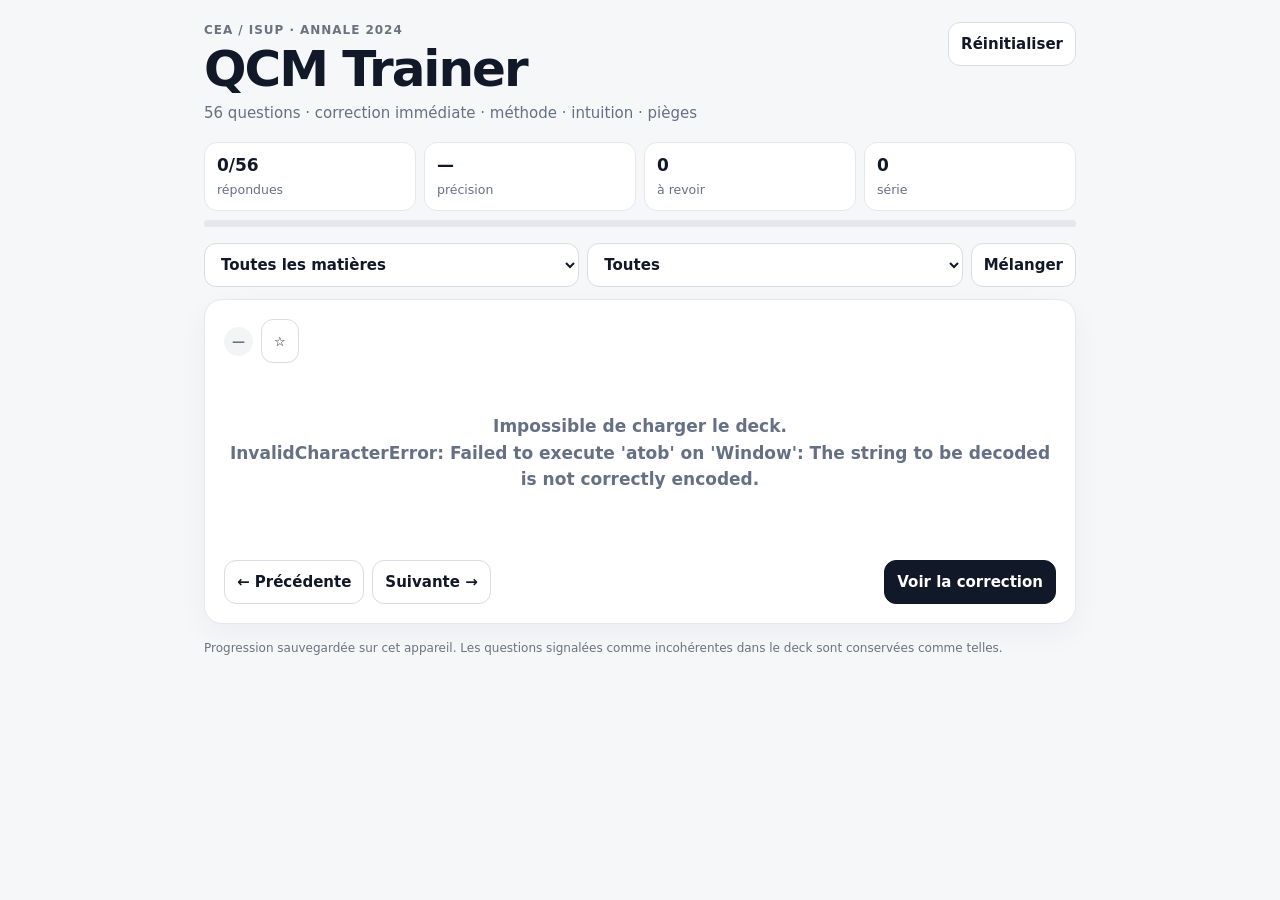
==== qcm-2024/index.html @ 53267588 "Add interactive CEA 2024 QCM trainer" ====
<!doctype html><html lang="fr"><meta charset="utf-8"><meta name="viewport" content="width=device-width,initial-scale=1,viewport-fit=cover"><meta name="theme-color" content="#111827"><title>CEA 2024 · QCM Trainer</title><style>
*{box-sizing:border-box}body{margin:0;background:#f6f7f9;color:#111827;font:15px/1.48 system-ui,-apple-system,Segoe UI,sans-serif}main{max-width:900px;margin:auto;padding:22px 14px 50px}header{display:flex;justify-content:space-between;gap:16px;align-items:flex-start}.ey{font-size:12px;font-weight:800;letter-spacing:.08em;text-transform:uppercase;color:#6b7280}h1{font-size:clamp(30px,7vw,50px);line-height:1;margin:4px 0 8px;letter-spacing:-.04em}p{margin:0;color:#667085}.btn,select{min-height:44px;border:1px solid #d8dce3;border-radius:12px;background:white;color:#111827;padding:0 12px;font:inherit;font-weight:700}.btn{cursor:pointer}.dark{background:#111827;color:white;border-color:#111827}.stats{display:grid;grid-template-columns:repeat(4,1fr);gap:8px;margin:18px 0 9px}.st{background:white;border:1px solid #e5e7eb;border-radius:13px;padding:10px 12px}.st b{display:block;font-size:17px}.st small{color:#667085}.track{height:7px;background:#e5e7eb;border-radius:99px;overflow:hidden;margin:0 0 16px}.bar{height:100%;width:0;background:#111827}.controls{display:grid;grid-template-columns:1fr 1fr auto;gap:8px;margin-bottom:12px}.card{background:white;border:1px solid #e5e7eb;border-radius:18px;padding:19px;box-shadow:0 10px 30px #1118270b}.meta{display:flex;align-items:center;gap:8px;color:#667085;font-size:13px;margin-bottom:15px}.pill{background:#f3f4f6;border-radius:99px;padding:5px 8px;font-weight:750}.count{margin-left:auto}.q{font-size:17px;font-weight:650;line-height:1.55;margin-bottom:16px}.q b{font-weight:800}.opts{display:grid;gap:9px}.opt{display:grid;grid-template-columns:36px 1fr;gap:10px;align-items:center;width:100%;text-align:left;border:1px solid #e5e7eb;background:white;border-radius:13px;padding:10px 12px;min-height:54px;font:inherit;color:#111827;cursor:pointer}.letter{height:32px;width:32px;border-radius:9px;background:#f3f4f6;display:grid;place-items:center;font-weight:850}.opt.ok{border-color:#84d7a2;background:#f0fdf4}.opt.ok .letter{background:#dcfce7;color:#166534}.opt.no{border-color:#f6a9a9;background:#fef2f2}.opt.no .letter{background:#fee2e2;color:#991b1b}.opt.dim{opacity:.55}.feedback{margin-top:14px;padding:11px 13px;border-radius:11px;font-weight:780}.good{background:#f0fdf4;color:#166534;border:1px solid #bbf7d0}.bad{background:#fef2f2;color:#991b1b;border:1px solid #fecaca}.warn{background:#fffbeb;color:#92400e;border:1px solid #fde68a}.sketch{margin-top:12px;padding:13px;border:1px dashed #f59e0b;background:#fffbeb;border-radius:13px;display:flex;justify-content:space-between;gap:12px;align-items:center}.sketch b{color:#92400e}.timer{font-weight:900;font-variant-numeric:tabular-nums;font-size:19px;color:#92400e}.explain{margin-top:14px;border-top:1px solid #e5e7eb;padding-top:14px;line-height:1.55;color:#374151}.explain b{color:#111827}.nav{display:flex;gap:8px;flex-wrap:wrap;margin-top:17px}.nav .reveal{margin-left:auto}.review{margin-top:13px;background:#eef2f6;border-radius:13px;padding:13px;display:flex;justify-content:space-between;gap:12px;align-items:center}.hide{display:none!important}footer{font-size:12px;color:#6b7280;margin-top:16px}.empty{text-align:center;padding:35px 5px;color:#667085}@media(max-width:650px){main{padding-top:16px}.stats{grid-template-columns:1fr 1fr}.controls{grid-template-columns:1fr 1fr}.controls .shuffle{grid-column:1/-1}.card{padding:15px}.nav{display:grid;grid-template-columns:1fr 1fr}.nav .reveal{grid-column:1/-1;margin:0}.sketch,.review{align-items:flex-start;flex-direction:column}}@media(max-width:390px){.controls{grid-template-columns:1fr}.controls .shuffle{grid-column:auto}}
</style><main><header><div><div class="ey">CEA / ISUP · Annale 2024</div><h1>QCM Trainer</h1><p>56 questions · correction immédiate · méthode · intuition · pièges</p></div><button class="btn" id="reset">Réinitialiser</button></header><section class="stats"><div class="st"><b id="prog">0/56</b><small>répondues</small></div><div class="st"><b id="score">—</b><small>précision</small></div><div class="st"><b id="mist">0</b><small>à revoir</small></div><div class="st"><b id="streak">0</b><small>série</small></div></section><div class="track"><div class="bar" id="bar"></div></div><section class="controls"><select id="section" aria-label="Matière"><option value="all">Toutes les matières</option></select><select id="mode" aria-label="Mode"><option value="all">Toutes</option><option value="unanswered">Non répondues</option><option value="mistakes">Mes erreurs</option><option value="flagged">Marquées</option></select><button class="btn shuffle" id="shuffle">Mélanger</button></section><article class="card"><div class="meta"><span class="pill" id="badge">—</span><button class="btn" id="flag" aria-label="Marquer la question">☆</button><span class="count" id="count"></span></div><div class="q" id="question"></div><div class="opts" id="opts"></div><div id="fb" class="feedback hide"></div><div id="sketch" class="sketch hide"><div><b>Erreur → sketch papier 5 min</b><p>Écris la règle, ton erreur, puis un mini-exemple.</p></div><div><span class="timer" id="timer">05:00</span> <button class="btn" id="timerBtn">Démarrer</button></div></div><div id="explain" class="explain hide"></div><div class="nav"><button class="btn" id="prev">← Précédente</button><button class="btn" id="next">Suivante →</button><button class="btn dark reveal" id="reveal">Voir la correction</button></div></article><aside class="review hide" id="review"><div><b>Révision ciblée</b><p>Rejoue uniquement les questions ratées.</p></div><button class="btn" id="wrongOnly">Revoir mes erreurs</button></aside><footer>Progression sauvegardée sur cet appareil. Les questions signalées comme incohérentes dans le deck sont conservées comme telles.</footer></main><script>
const DATA="H4sIADAksWoC/+19W48cyXXmXwkQGKMLneyuzLr0hVMSmn0xCTdHLXI0JkVwjOyq7GZSVZXFzMp2U2sbYwmQZ/bFgNbAYPUkeG3vUF6s4VkvpMX4ifUqcH6D+Qf8F/Z850RERlZnVWW3BguvMBA07MqMzIw4cb5zixMnnv6nW/Hg1u6tUTi97d/ybmVRfxonY7ryIJw+n72m6/HLPMrUWTwOx/149kUaZdRunI9u7frerUmajCZTav6DsZqE6TTu58M4StVZGE9V0FSTYdiPRtF4mqlwPM6jYaYGkeqoZrOp3v3kf3jqIkqz2etMRWM1mL0+zae4P5m9TuNkEHkqzNU0zC9xMfA66r0N9X16yTBSUTZVw1BdhMMoT9UgL76kZr/EHeownqK/gmaEj89eR+q71PX+8yTu0yB2nz69tUe//aCrgg5359Yz7+mtu3xtS20FLXttH9daTbXjd+XaM+9WOM7+NEpp6Lh5GvZ/RH++f/qdh7PXk2ScRe9vnn5H7Sq6sq/effI3ynkct94/TfX/v/Ng9nr6nEarn3hIY4gwiGmUjviP2Wv0OaV7QrjZ5+rpmu81g87HQfPdpz/3G5tN/HqGO3xdvfvsU/PFDedT98fTPMYE62/tPw9pdnkShHYgKyg5e63ycTERPCnDPFNoPaCR892UeyozGGEGmebvPvmvQu3yhwdEdLWp0tnrs2F0aQb75h8rpl29+Uq9+6ufq7MkHeVD/rh8qj8Mswz8iIGu+etxw/3GCXHnuXnx9/JTZkR6/CzsT8Ek/ICKpgrUzIieDv9Qp4sRFbQnwucbNL3T8DzDTB/uBc2grY4YDJFMVaZOqNdpPI1u/bnnwCm4LpwCB04ulwtBad5oUqSjqk9kHMRMtIAYQqPJDmOQp5gRuus3FWbLgVFLvVcJgyBQW91WCQUEgHa7WwIBXdra6VzFwN0VGLjLGCheuBwCe6qnTt78Ot586hN787x9TH+Mn9F1Pd7Z58TyLWlALN/Cfb/5jBlfPrOM749dmvapq9MQEw9y95nwg2TsyhfiIJmQ2etzugKu6oeTeBoOVTSapPmY3lOH3ff1vK0r8/Ws+HzGTE88l8ZppE5orHtvfh3eDsfnw+j2eCGnH8QXcUacnsWjyVBQbHiCJDI4YBeDClV8Pk5S9D1TMTqczn41zZZw934aoa973FPilBJ3t67L3S2Hu/cL9vUdXaDZli4RX5Hsv4j6KmD+hQSKz87QZ8FAOEpI2WQitTxh7parIDKV8RRGmUPqKr7vBMzOahKNSbBN9QcneZwpX7U73dJNv4W7FiBLn+10m4ueBZKa13/SBdzeCsDtLUfYwWJqEt8lUObxPKuoUUjdm4Q8HZM0phmeEAB29RzOPucJ6Bmi4OGA2kUjYQStg7MNdVygh65Py0zANNjrmXcC5Z0C5h3GeesZwdzOzlKgF58iuXieJqQ/[base64]/[base64]/0UaMPD9sunZ2VbtoHNT/8t5fDny9s3UsuQ+TdIBqaOOa3XO6yPyvACYpmq1tgg9Ior2mY6DMnv0gs4ePaDfRg85vVqlxuR9uZ0NzNc0yWGxEofF/Juk5GmSwx8DVzGf4wmNynhM7yTRX8dQ5a/1iFFHo4hHUUw1DcC8crGyMkS0hGMGmH1OY9VaaowxjS/iaCwKWdTUBIRSRmGGp8PIo4+lrsV9GkKV1sAIEacMku51QdKtA5I5CVDGTMzg1r5YWen5QW3frKk67XZZK3VLigoYaAeqs9W9sV6yL1wOj8OxGZPnTsrc+MSugxowhgpYlYWjSIcNdd/QTEeGei3HE0jGfSFyzw+Id3CnV/RwaUiDRCsLbhMLoskosxP14TTMIp4pO3Fgx0E8iqkn6kUIS7dm+MJMsI5ZuFZjzmw7TuitRCGtKbUqWrdYlY4STE1DG79aiK774/4wF9U09xbiRXcaOFRDraif/Sp59Oar1TC6P6YLc2bg1nWBtFVhBkJ/lBwPo0PATN1VWAmMr1dt7/nNFYZeh71kF1Id1ZpDVEd1t1o3BZR93YpYR4kEJc/K0qMn1Nj0g571lDbUHhsjeqwIVc1eY948FRu/Sh4jeb0z+5wf7PnO8xaAvQCSWW71Wvb1mnryyXW63rNDWgbAPbjt1RPrzZlBAwQ7EjRjHZCyJrvifYm8r2csmk6rH5HyWsBd6yqefc4GIhPQGnc/WqzNkvEZvKlo0SujqboaTqoRWnHftq+fKyNt+7pI216gsgw8tBFQYduVwi8SfWldjb6w0jNGnXpPW/eMTzut0GQGvZX6bEu1grLFF+yo7W5QdrOIe6vgtzL0Ifae/cZy/JEPM+21PDcYHM2N5yLMpzKi2eflgGPwDJH3Fgw52/8N9TC6iMbkqSOO3EP4TW5u8mPc2PZthdE3R3YGjMQfM8u3GTUlxJ+hk4hThkMOByIOTIxDbBupM8KYepFnL3OadIjd/AXpDHDA8zyuFdGAD050CycRPvfRHiSxDdxnZS2UaZ6gVkKBhbg6SSNGVUE8Qg8MzjmLFSYjdba85sPvponTtiO+Uzem8SETszpsv3NdwO1URzjazSuBzbbjD/kwhz0dZ6Y3c3xiaZijCJmU9d4SW7QSe6rdLus9Mhtbc66W6hKLzgNvnA+Hy5H37he//Pff/LXay/u8mKLv06gScdLVWM8iR6j6JCJXuGIPD/xeuwhz+B2O8ms9ReoNgQ5qFPQCXzU7O/Kr1SPPsbXV9ra3O3RlEKVjpqklqXPfvPazT+lap93xOr7jvuEj0H32Hn1eutOjzroPzEfurmB5LjZxRmgh3maUXsDrP4v7IdoT5JkyUCkZy+HRaXyez/6p5grDo5igyeRPJvw+drOGsHvT6AwBXB1KsqGMs4T0rsgLM2MLAUsiKctfoGsEeOY90nMQdTl/htxQLJLs4qM0XNJuJIpgv7GfCqBaXtNApy9m+XAalpT7B8m08CNTLDEmQ2gvY9SPwvRlDnYisxaw5HFGaZqwZV3Hpv2+fuoQD0XRAlHgN6+9It50hMH3xhjkKZwDR9EWa5hQk6VoCtw/GLuigCNwhzr58IcV8VJHRZfXReDsjMuL5O5SF0uJyFnxwsI5uz+kNLIFlvK26gR+SWLQlU5ZYuwQ/Pybqmr7geXSgJgP1LC6RjVFzwQm/qsgWPUqgwreffJfOhvAw56RlNbSE2EpQ2YvVmigpyCNZv89gXWGGIp213y9LoFoD3+u4lP3EYqMeFlZVB9ehlghmGVI7bU4gdAnntgjoYORN71unfgPehueU1cTIEL7lnZE7gqCqES00C6njI7GSiY2MXBNU/ogIj4di63RsWPd5TnoqadNLyA6zP3nmac/VnA5Nd3zmG5o9O6Tf3i2OmjEIf9CAcZjMjV0HCHSq2TsSAwGTKRxlK6G/LGm3wKoXz/5xV+wXM8RDi3LI/Ug7If5MHxl1+aT02F8Lrd1fNT4/eS4ewTNnDCiQyKwEjwO7vWTqQRYqgB[... ELLIPSIZATION ...]SIzznp7FxfsWzwJ01GsAoEhV2tpCQqzAoZeheIj+XKa5CzxNFTZwjCFuZNYPAGLbntRqvbJF36fMLkd7HS2S6Zlt9tyMRnsbLdcTLb81paLyZ1OMHc88+EKTB4aTOLR62FSkNVuNYMKdMpNyIgNQuW9d5/9vS/Kc4310r3GxwFuEDz/Pmj09tdaXtCYHL35Um4fNdbpx/+qgrgGo7wfnV6V8iyB5axswUosUh9un1/WPOzAMqA+bcRV2yjfYaw4JMlHWfXry5FhUwnHqfxxxUSMRHdZcCyAtznsfIW+7azGdmcptoObYTseqlcKoHShbSdErfEHGiWYh/lUzjUo2kXiK5fn8vdKBLR3mq53udPxuyW13Om2SyJgpxu0SiKgu9W5mV3Mr151PhGR9N5fEKutBR6BmEZjfhw1vJK5lPHxTuaMTSIARACmF5C/RzdxYpA9ohQt1u55RxJ/a3j034D+G9B/N2SPDus6s7rgKDsRBOj6MkHwfdmUHBZeqV3zlaLBWkg4J197ZATKopVeV0XYl+sB9pN8wlsiEtN5vS3nwp6qQ65oPKh5lkMsfjZvsEB5MT7h814P8UVI1iP9F5/LlUrAk6PPZQIuTvxz6yy7QqyEP5JoUu/AuY0+pVkihoYpaM3n03BCSkaDsIl/KPY24qMPdY0UhO7CDEWtx3BnM6nr2o+tRl8pxvalKLmcyl5rs+WCjZaPxAPYAwnvynrbydoeqaPNDi7R3+8+/dVd/CadtMeniBUJnzbngEeVxfQGvQLNZ6qh5hS94W5lILi1WWjz1qbvRIE3gwLDFr3tzRshl162HLU06cWowjSNL3R1OB6NXCileO69+88/ubuhDrC0w7Tp3RVCEZFK1FqCuEcxfdQWQL+Ls2BxNKbMRK2TMNNQiv1BIz5PEbmO4G6aE+P0EeuRLSdXDwF7pLjv2hyQ8UV1yXVdsUeLGeLwQ31yYlZvP9+CvXwnhd+MTBf1HpLRMr2qmamHvqc6uMr2Pf0mhdPi33L4qnrY2lAnZSdCjlvlaqUIXKj3POXzf/FgubX1l0P0Ezlh0E32aY7g5nIQvF5n/W7l6sZ7TlUb/QOcGgT6By9stPQPMHbQwY8bbXnBe5Zz993wFauPk7WH/p/xOXR9lJHsIUbEmd8d4q2nzq/1ptfhv7f57xb/[base64]/lvxW+Ww5hqve/gNN4f7BkfpgjfjNXUL6/9x4ffsPazhrsVGsfJIrxxe3/Uah+szFHX3xoHRRP35YurjVadxIMTqfWi5DXt5zA7uOexvsNLugxssjbqDXURwXFwubZDUc9D64R/c/OHLOTKU7ay9x9eURlkC3SNS0SqeOU4OX99jhfXmvsY5fR/ILtvTXP8WyaUA+/4b6cW9tB5FZfkVjk6/yCvqOr0+9jOAUkXE8XXEAkqnDJRWRYfmeGntr/swaSF97XOGdIuuHU96R7Rjashrj6XUdaMKN9qHn12XcsZgZ/HFjyf79HEUvY/cAHknKdwVWporOpovCY/vH5mDOa26RW7A9bnHddgN99cPe4/Un63456QEVIVBVW+jxw2olvLkWvPv0F19/0uCVZMRVfozcmsabLzcDB4FLmrUdTOKg2bVgWbODFc0CB7cVzdbtu77BWrZEu78AJVGBlNOQfkg/fXYZDwwFP1h7+6/e1z9982WDHiByEKx057h3T80g3v4rOkg30PTZhrpPnsrXP+1R40CHeopEioKq3lw5WCdjQrVXBaa0nLgKpitom+Oem4DvozBdI3qR2b7u9wJJkcTgaiQtWnkF2vTYEZWU2Nt8KixRKVgAKQMnduA/2qu5tWvRtq4aeNIwwrkOYmXLHgg5AbcSSCdrj3tP2JmxoKFLOPmZcFlc35fr68GTXrO4elBqTRiwdw6LO4F5/bXCsis4H9Wenig5CTayUlqfiRSJpzUmq5KPh89eoeh3GpPNQ33iR9+XUWjc0NX3dTeXMe2HOFKiSMu78tVQTmKhR0R0ZSiUr0vVmeNLZv+i5Vqtk92JMFx6IzPPIyH1XOf8ZGzeSvUT2a9YnGLmpK6+r5pLj31P8nTu/CpDvUyyjIovRpfIDdKBEuIbBH2FJ9ScudhchYhX5CPQjNTcJbRoh9Bj78kyKJjqUnNZYKVDGb7+S13XnqQDH1JE/PGkEioQ9RYk4OwinlHku+BA9iKi4d8oErlqb94FJJnHHW30WLA16G/88aSxjtt0E1e4pfdE1h38XlMylB0jhquf8BFPF5hsxsLXf9lrrpLcYJA0Ps318ViRPaJFdpJgDy0XtQ6191TvrABT0oBHGD5eP33i9R+vD540Vh8XJW69xNgICKiCROaVjb6UJnwsxwlcLArA7dvTQK+eU750Z8eiXR0/GKv7+07yNjmY4jByhLE6LUe99Ip61Ug6gBtn7iEJnUt42fgkTsIZwOvm954m6XjBGRxINOGy1/RHq1XOP9GX/a6bhuJ3TetOKRulpS+33aQUPzDvbt8okpfq60p2jKs1xy9Nxqt8mN/+BNvhN9tc+Yv60tlQe+7zVmBzW/Xmn+FukQ3wlH6J3/HbnzT48Wds+z/F8NvbnNlLw289Y21CrraN+Hpq34gY3kLJR/pdhHJ253M5iAMEGerDwHkH1crTIMEsRe1grV3kyDdwCPEWOAgLRRdJLFw0iEbx7SE2AOpDpexeWfVerd1X7KJLcGBoIooCYCwDDFHb1GRomiHqk0Kle7xYJZpECe1XlyHNDKNyoS0pESCqRSRHps9B1YKqWCIsRSsyBNUXQPm+7SysOcG0ja/X3CeyaI/IIxxMleXx1B60WkoX1tuSbe52UIq3nKz5UCBsH7Wqt2FFH3M1Wogy/rMAK/8MijsFXqXhpnPPtdTA4uai+bPl2Gv6HiGivO8CZzgtR++7X/zy33/z12ov72uRZs8NNFsOjA26seJY86ePn5EV9varnngd9AcvShC93n/8fqvRO1prQbMdrZFtWjEWDkm0tlttqSXmdGS/iL7bdBS9TM07sKT01oArXCAmLicJUc8LdbGszL8R5yUegLkZUr9PG71HayH6/WjttFEHj4cO4xhCNL2OuC2gTo1TWTm4fYE9Z2dxpA+zkOPwrugdszbC+8ZY6qxSkoclXidbKwM1DlOSOdGi8IFfI61m/lCqcaJPSiaBkIf6SHaWQWO+HuoDlVgumCp1a/563GAM8F8fwwUfrwfVOIvf/Dq8zbu7b69hj60TPZi/5UTxSrfWnUge3Zj9XcVDh1fu8VPXXxOo+ECNXcwXPSEFyxQ4sH/3JyO5xJrv4uNRYzPW55jwF8xtzlihf6mFvXDx8dqIP7yhDlHICnUgSHv0uDeee9qi84TQdsWpVHwKJ0KvDE3F53FgwlLqMKZdcl+4XLTepcBfqLeNacI1Roc6PcUkbmpuwYmhJM7Pz7kRkwA6e0r+Gi8VYsIXn2OOeAAf6CRHzMV6QUQfq6VNu2ka8sHcuy4qZSM2H/urmKgLHScBwp6Dg4d8ZumtP3/2fwGtLtzFEswAAA==",KEY="cea2024-trainer-v1";let Q=[],view=[],idx=0,timer=null,sec=300,S={a:{},f:{},order:[],streak:0,best:0,current:null};
const $=x=>document.getElementById(x);async function boot(){try{const bin=Uint8Array.from(atob(DATA),c=>c.charCodeAt(0)),ds=new DecompressionStream('gzip'),txt=await new Response(new Blob([bin]).stream().pipeThrough(ds)).text();Q=JSON.parse(txt);load();setup();apply(true)}catch(e){$('question').innerHTML='<div class="empty"><b>Impossible de charger le deck.</b><br>'+String(e)+'</div>'}}
function load(){try{const x=JSON.parse(localStorage.getItem(KEY)||'null');if(x)S={...S,...x}}catch(e){}if(!S.order?.length)S.order=Q.map(q=>q.id)}function save(){localStorage.setItem(KEY,JSON.stringify(S))}function setup(){[...new Set(Q.map(q=>q.section))].forEach(s=>{let o=document.createElement('option');o.value=s;o.textContent=s;$('section').append(o)});$('section').onchange=()=>apply();$('mode').onchange=()=>apply();$('shuffle').onclick=shuffle;$('prev').onclick=()=>go(-1);$('next').onclick=()=>go(1);$('flag').onclick=flag;$('reveal').onclick=toggleExplain;$('wrongOnly').onclick=()=>{$('mode').value='mistakes';apply()};$('timerBtn').onclick=toggleTimer;$('reset').onclick=reset;document.addEventListener('keydown',e=>{if(/INPUT|SELECT|TEXTAREA/.test(document.activeElement?.tagName))return;let q=view[idx];if(!q)return;let k=e.key.toUpperCase();if('ABCDE'.includes(k)){let b=[...document.querySelectorAll('.opt')].find(x=>x.dataset.l===k);if(b&&!b.disabled)b.click()}if(e.key==='ArrowRight')go(1);if(e.key==='ArrowLeft')go(-1)})}
function ans(id){return S.a[id]}function wrong(q){let a=ans(q.id);return !!a&&(q.answer===null||!a.ok)}function apply(keep=false){let sf=$('section').value,m=$('mode').value,ord=S.order.map(id=>Q.find(q=>q.id===id)).filter(Boolean);view=ord.filter(q=>(sf==='all'||q.section===sf)&&(m==='all'||m==='unanswered'&&!ans(q.id)||m==='mistakes'&&wrong(q)||m==='flagged'&&S.f[q.id]));if(!view.length){renderEmpty();return}let f=keep?view.findIndex(q=>q.id===S.current):-1;idx=f>=0?f:Math.min(idx,view.length-1);render()}
function renderEmpty(){$('badge').textContent='—';$('count').textContent='0 question';$('question').innerHTML='<div class="empty"><b>Aucune question dans ce filtre.</b><br>Change de matière ou de mode.</div>';$('opts').innerHTML='';$('fb').className='feedback hide';$('explain').className='explain hide';$('sketch').className='sketch hide';$('prev').disabled=$('next').disabled=$('reveal').disabled=$('flag').disabled=true;stats()}
function render(){stopTimer();resetTimer();let q=view[idx];S.current=q.id;save();$('badge').textContent=q.section;$('count').textContent=`Q${q.num} · ${idx+1}/${view.length}`;$('question').innerHTML=q.prompt;$('flag').disabled=false;$('flag').textContent=S.f[q.id]?'★':'☆';$('flag').setAttribute('aria-pressed',String(!!S.f[q.id]));$('opts').innerHTML='';let a=ans(q.id);q.choices.forEach(([l,h])=>{let b=document.createElement('button');b.className='opt';b.dataset.l=l;b.innerHTML=`<span class="letter">${l}</span><span>${h}</span>`;b.onclick=()=>submit(q,l);if(a){decorate(b,q,a.choice);b.disabled=true}$('opts').append(b)});$('fb').className='feedback hide';$('explain').className='explain hide';$('explain').innerHTML=q.back;$('sketch').className='sketch hide';if(a)feedback(q,a.choice);$('reveal').disabled=false;$('reveal').textContent=a?'Masquer la correction':'Voir la correction';if(a)$('explain').classList.remove('hide');$('prev').disabled=idx===0;$('next').disabled=idx===view.length-1;stats()}
function decorate(b,q,ch){let l=b.dataset.l;if(q.answer&&l===q.answer)b.classList.add('ok');if(l===ch&&(!q.answer||ch!==q.answer))b.classList.add('no');if(l!==ch&&(!q.answer||l!==q.answer))b.classList.add('dim')}
function submit(q,l){if(ans(q.id))return;let ok=q.answer?l===q.answer:false;S.a[q.id]={choice:l,ok};if(ok){S.streak=(S.streak||0)+1;S.best=Math.max(S.best||0,S.streak)}else S.streak=0;save();[...document.querySelectorAll('.opt')].forEach(b=>{decorate(b,q,l);b.disabled=true});feedback(q,l);$('explain').classList.remove('hide');$('reveal').textContent='Masquer la correction';stats()}
function feedback(q,l){let ok=q.answer&&l===q.answer;$('fb').className='feedback '+(q.answer===null?'warn':ok?'good':'bad');$('fb').textContent=q.answer===null?'⚠️ Aucune option n’est correcte selon le calcul du deck.':ok?'✓ Correct — '+q.answer:'✕ À revoir — réponse attendue : '+q.answer;if(!ok){$('sketch').classList.remove('hide')}else $('sketch').classList.add('hide')}
function stats(){let done=Q.filter(q=>ans(q.id)).length,ok=Q.filter(q=>ans(q.id)?.ok).length,m=Q.filter(wrong).length;$('prog').textContent=`${done}/56`;$('score').textContent=done?Math.round(100*ok/done)+'%':'—';$('mist').textContent=m;$('streak').textContent=S.streak||0;$('bar').style.width=(100*done/56)+'%';$('review').classList.toggle('hide',m===0)}function go(d){if(!view.length)return;idx=Math.max(0,Math.min(view.length-1,idx+d));render();scrollTo({top:0,behavior:'smooth'})}function flag(){let q=view[idx];if(!q)return;S.f[q.id]=!S.f[q.id];if(!S.f[q.id])delete S.f[q.id];save();render()}function toggleExplain(){$('explain').classList.toggle('hide');$('reveal').textContent=$('explain').classList.contains('hide')?'Voir la correction':'Masquer la correction'}function shuffle(){for(let a=[...S.order],i=a.length-1;i>0;i--){let j=Math.floor(Math.random()*(i+1));[a[i],a[j]]=[a[j],a[i]]}S.order=a;save();idx=0;apply()}function reset(){if(!confirm('Effacer toute la progression, les erreurs et les questions marquées ?'))return;localStorage.removeItem(KEY);S={a:{},f:{},order:Q.map(q=>q.id),streak:0,best:0,current:null};$('section').value=$('mode').value='all';idx=0;apply()}function resetTimer(){sec=300;$('timer').textContent='05:00';$('timerBtn').textContent='Démarrer';$('timerBtn').disabled=false}function stopTimer(){if(timer){clearInterval(timer);timer=null}}function toggleTimer(){if(timer){stopTimer();$('timerBtn').textContent='Reprendre';return}if(sec===0)resetTimer();timer=setInterval(()=>{sec=Math.max(0,sec-1);let m=String(Math.floor(sec/60)).padStart(2,'0'),s=String(sec%60).padStart(2,'0');$('timer').textContent=m+':'+s;if(sec===0){stopTimer();$('timerBtn').textContent='Terminé ✓';$('timerBtn').disabled=true}},1000);$('timerBtn').textContent='Pause'}boot();
</script></html>
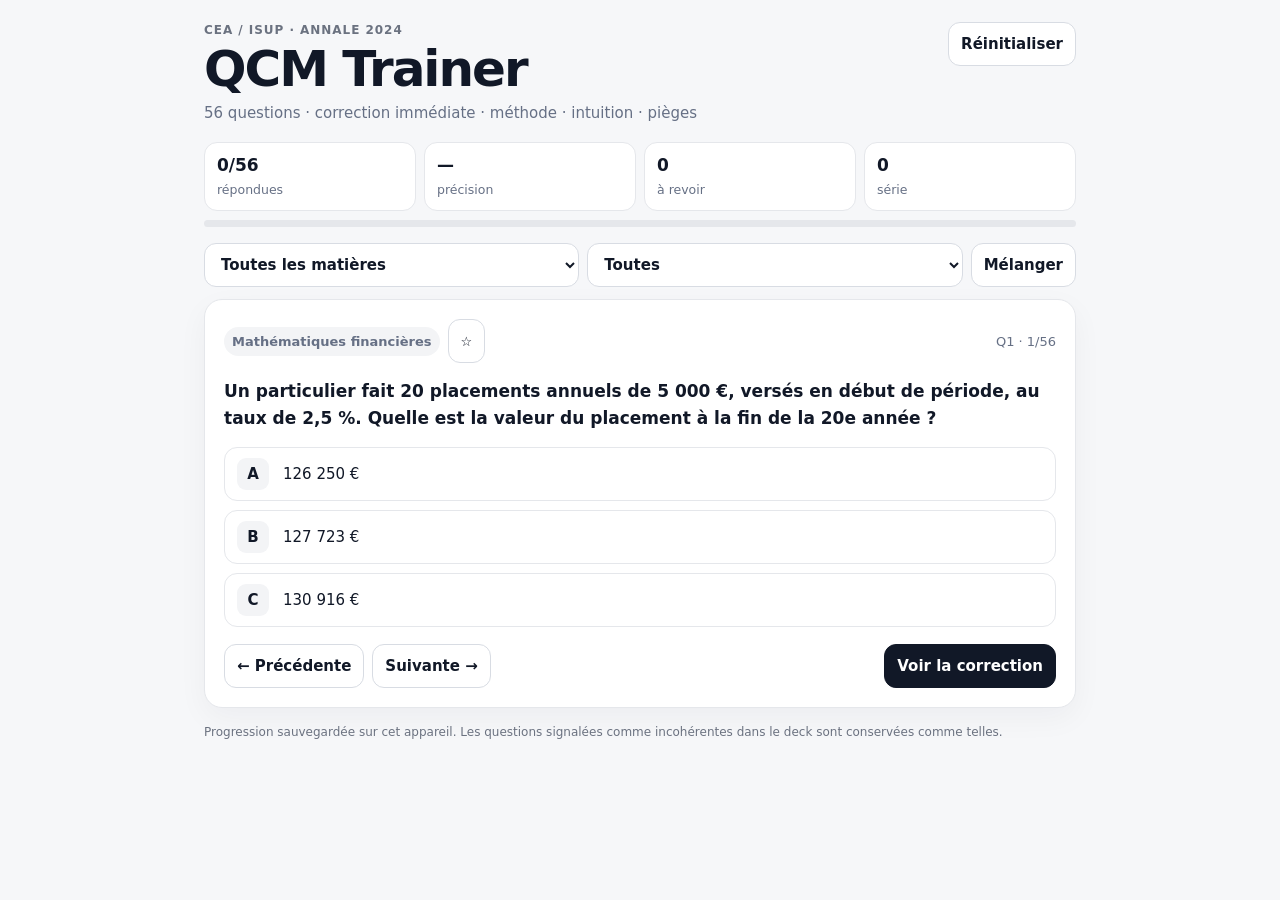
==== commit 1c3c1483: "Fix truncated QCM 2024 embedded deck" ====
--- a/qcm-2024/index.html
+++ b/qcm-2024/index.html
@@ -1,7 +1,7 @@
 <!doctype html><html lang="fr"><meta charset="utf-8"><meta name="viewport" content="width=device-width,initial-scale=1,viewport-fit=cover"><meta name="theme-color" content="#111827"><title>CEA 2024 · QCM Trainer</title><style>
 *{box-sizing:border-box}body{margin:0;background:#f6f7f9;color:#111827;font:15px/1.48 system-ui,-apple-system,Segoe UI,sans-serif}main{max-width:900px;margin:auto;padding:22px 14px 50px}header{display:flex;justify-content:space-between;gap:16px;align-items:flex-start}.ey{font-size:12px;font-weight:800;letter-spacing:.08em;text-transform:uppercase;color:#6b7280}h1{font-size:clamp(30px,7vw,50px);line-height:1;margin:4px 0 8px;letter-spacing:-.04em}p{margin:0;color:#667085}.btn,select{min-height:44px;border:1px solid #d8dce3;border-radius:12px;background:white;color:#111827;padding:0 12px;font:inherit;font-weight:700}.btn{cursor:pointer}.dark{background:#111827;color:white;border-color:#111827}.stats{display:grid;grid-template-columns:repeat(4,1fr);gap:8px;margin:18px 0 9px}.st{background:white;border:1px solid #e5e7eb;border-radius:13px;padding:10px 12px}.st b{display:block;font-size:17px}.st small{color:#667085}.track{height:7px;background:#e5e7eb;border-radius:99px;overflow:hidden;margin:0 0 16px}.bar{height:100%;width:0;background:#111827}.controls{display:grid;grid-template-columns:1fr 1fr auto;gap:8px;margin-bottom:12px}.card{background:white;border:1px solid #e5e7eb;border-radius:18px;padding:19px;box-shadow:0 10px 30px #1118270b}.meta{display:flex;align-items:center;gap:8px;color:#667085;font-size:13px;margin-bottom:15px}.pill{background:#f3f4f6;border-radius:99px;padding:5px 8px;font-weight:750}.count{margin-left:auto}.q{font-size:17px;font-weight:650;line-height:1.55;margin-bottom:16px}.q b{font-weight:800}.opts{display:grid;gap:9px}.opt{display:grid;grid-template-columns:36px 1fr;gap:10px;align-items:center;width:100%;text-align:left;border:1px solid #e5e7eb;background:white;border-radius:13px;padding:10px 12px;min-height:54px;font:inherit;color:#111827;cursor:pointer}.letter{height:32px;width:32px;border-radius:9px;background:#f3f4f6;display:grid;place-items:center;font-weight:850}.opt.ok{border-color:#84d7a2;background:#f0fdf4}.opt.ok .letter{background:#dcfce7;color:#166534}.opt.no{border-color:#f6a9a9;background:#fef2f2}.opt.no .letter{background:#fee2e2;color:#991b1b}.opt.dim{opacity:.55}.feedback{margin-top:14px;padding:11px 13px;border-radius:11px;font-weight:780}.good{background:#f0fdf4;color:#166534;border:1px solid #bbf7d0}.bad{background:#fef2f2;color:#991b1b;border:1px solid #fecaca}.warn{background:#fffbeb;color:#92400e;border:1px solid #fde68a}.sketch{margin-top:12px;padding:13px;border:1px dashed #f59e0b;background:#fffbeb;border-radius:13px;display:flex;justify-content:space-between;gap:12px;align-items:center}.sketch b{color:#92400e}.timer{font-weight:900;font-variant-numeric:tabular-nums;font-size:19px;color:#92400e}.explain{margin-top:14px;border-top:1px solid #e5e7eb;padding-top:14px;line-height:1.55;color:#374151}.explain b{color:#111827}.nav{display:flex;gap:8px;flex-wrap:wrap;margin-top:17px}.nav .reveal{margin-left:auto}.review{margin-top:13px;background:#eef2f6;border-radius:13px;padding:13px;display:flex;justify-content:space-between;gap:12px;align-items:center}.hide{display:none!important}footer{font-size:12px;color:#6b7280;margin-top:16px}.empty{text-align:center;padding:35px 5px;color:#667085}@media(max-width:650px){main{padding-top:16px}.stats{grid-template-columns:1fr 1fr}.controls{grid-template-columns:1fr 1fr}.controls .shuffle{grid-column:1/-1}.card{padding:15px}.nav{display:grid;grid-template-columns:1fr 1fr}.nav .reveal{grid-column:1/-1;margin:0}.sketch,.review{align-items:flex-start;flex-direction:column}}@media(max-width:390px){.controls{grid-template-columns:1fr}.controls .shuffle{grid-column:auto}}
 </style><main><header><div><div class="ey">CEA / ISUP · Annale 2024</div><h1>QCM Trainer</h1><p>56 questions · correction immédiate · méthode · intuition · pièges</p></div><button class="btn" id="reset">Réinitialiser</button></header><section class="stats"><div class="st"><b id="prog">0/56</b><small>répondues</small></div><div class="st"><b id="score">—</b><small>précision</small></div><div class="st"><b id="mist">0</b><small>à revoir</small></div><div class="st"><b id="streak">0</b><small>série</small></div></section><div class="track"><div class="bar" id="bar"></div></div><section class="controls"><select id="section" aria-label="Matière"><option value="all">Toutes les matières</option></select><select id="mode" aria-label="Mode"><option value="all">Toutes</option><option value="unanswered">Non répondues</option><option value="mistakes">Mes erreurs</option><option value="flagged">Marquées</option></select><button class="btn shuffle" id="shuffle">Mélanger</button></section><article class="card"><div class="meta"><span class="pill" id="badge">—</span><button class="btn" id="flag" aria-label="Marquer la question">☆</button><span class="count" id="count"></span></div><div class="q" id="question"></div><div class="opts" id="opts"></div><div id="fb" class="feedback hide"></div><div id="sketch" class="sketch hide"><div><b>Erreur → sketch papier 5 min</b><p>Écris la règle, ton erreur, puis un mini-exemple.</p></div><div><span class="timer" id="timer">05:00</span> <button class="btn" id="timerBtn">Démarrer</button></div></div><div id="explain" class="explain hide"></div><div class="nav"><button class="btn" id="prev">← Précédente</button><button class="btn" id="next">Suivante →</button><button class="btn dark reveal" id="reveal">Voir la correction</button></div></article><aside class="review hide" id="review"><div><b>Révision ciblée</b><p>Rejoue uniquement les questions ratées.</p></div><button class="btn" id="wrongOnly">Revoir mes erreurs</button></aside><footer>Progression sauvegardée sur cet appareil. Les questions signalées comme incohérentes dans le deck sont conservées comme telles.</footer></main><script>
-const DATA="H4sIADAksWoC/+19W48cyXXmXwkQGKMLneyuzLr0hVMSmn0xCTdHLXI0JkVwjOyq7GZSVZXFzMp2U2sbYwmQZ/bFgNbAYPUkeG3vUF6s4VkvpMX4ifUqcH6D+Qf8F/Z850RERlZnVWW3BguvMBA07MqMzIw4cb5zixMnnv6nW/Hg1u6tUTi97d/ybmVRfxonY7ryIJw+n72m6/HLPMrUWTwOx/149kUaZdRunI9u7frerUmajCZTav6DsZqE6TTu58M4StVZGE9V0FSTYdiPRtF4mqlwPM6jYaYGkeqoZrOp3v3kf3jqIkqz2etMRWM1mL0+zae4P5m9TuNkEHkqzNU0zC9xMfA66r0N9X16yTBSUTZVw1BdhMMoT9UgL76kZr/EHeownqK/gmaEj89eR+q71PX+8yTu0yB2nz69tUe//aCrgg5359Yz7+mtu3xtS20FLXttH9daTbXjd+XaM+9WOM7+NEpp6Lh5GvZ/RH++f/qdh7PXk2ScRe9vnn5H7Sq6sq/effI3ynkct94/TfX/v/Ng9nr6nEarn3hIY4gwiGmUjviP2Wv0OaV7QrjZ5+rpmu81g87HQfPdpz/3G5tN/HqGO3xdvfvsU/PFDedT98fTPMYE62/tPw9pdnkShHYgKyg5e63ycTERPCnDPFNoPaCR892UeyozGGEGmebvPvmvQu3yhwdEdLWp0tnrs2F0aQb75h8rpl29+Uq9+6ufq7MkHeVD/rh8qj8Mswz8iIGu+etxw/3GCXHnuXnx9/JTZkR6/CzsT8Ek/ICKpgrUzIieDv9Qp4sRFbQnwucbNL3T8DzDTB/uBc2grY4YDJFMVaZOqNdpPI1u/bnnwCm4LpwCB04ulwtBad5oUqSjqk9kHMRMtIAYQqPJDmOQp5gRuus3FWbLgVFLvVcJgyBQW91WCQUEgHa7WwIBXdra6VzFwN0VGLjLGCheuBwCe6qnTt78Ot586hN787x9TH+Mn9F1Pd7Z58TyLWlALN/Cfb/5jBlfPrOM749dmvapq9MQEw9y95nwg2TsyhfiIJmQ2etzugKu6oeTeBoOVTSapPmY3lOH3ff1vK0r8/Ws+HzGTE88l8ZppE5orHtvfh3eDsfnw+j2eCGnH8QXcUacnsWjyVBQbHiCJDI4YBeDClV8Pk5S9D1TMTqczn41zZZw934aoa973FPilBJ3t67L3S2Hu/cL9vUdXaDZli4RX5Hsv4j6KmD+hQSKz87QZ8FAOEpI2WQitTxh7parIDKV8RRGmUPqKr7vBMzOahKNSbBN9QcneZwpX7U73dJNv4W7FiBLn+10m4ueBZKa13/SBdzeCsDtLUfYwWJqEt8lUObxPKuoUUjdm4Q8HZM0phmeEAB29RzOPucJ6Bmi4OGA2kUjYQStg7MNdVygh65Py0zANNjrmXcC5Z0C5h3GeesZwdzOzlKgF58iuXieJqQ/[base64]/[base64]/0UaMPD9sunZ2VbtoHNT/8t5fDny9s3UsuQ+TdIBqaOOa3XO6yPyvACYpmq1tgg9Ior2mY6DMnv0gs4ePaDfRg85vVqlxuR9uZ0NzNc0yWGxEofF/Juk5GmSwx8DVzGf4wmNynhM7yTRX8dQ5a/1iFFHo4hHUUw1DcC8crGyMkS0hGMGmH1OY9VaaowxjS/iaCwKWdTUBIRSRmGGp8PIo4+lrsV9GkKV1sAIEacMku51QdKtA5I5CVDGTMzg1r5YWen5QW3frKk67XZZK3VLigoYaAeqs9W9sV6yL1wOj8OxGZPnTsrc+MSugxowhgpYlYWjSIcNdd/QTEeGei3HE0jGfSFyzw+Id3CnV/RwaUiDRCsLbhMLoskosxP14TTMIp4pO3Fgx0E8iqkn6kUIS7dm+MJMsI5ZuFZjzmw7TuitRCGtKbUqWrdYlY4STE1DG79aiK774/4wF9U09xbiRXcaOFRDraif/Sp59Oar1TC6P6YLc2bg1nWBtFVhBkJ/lBwPo0PATN1VWAmMr1dt7/nNFYZeh71kF1Id1ZpDVEd1t1o3BZR93YpYR4kEJc/K0qMn1Nj0g571lDbUHhsjeqwIVc1eY948FRu/Sh4jeb0z+5wf7PnO8xaAvQCSWW71Wvb1mnryyXW63rNDWgbAPbjt1RPrzZlBAwQ7EjRjHZCyJrvifYm8r2csmk6rH5HyWsBd6yqefc4GIhPQGnc/WqzNkvEZvKlo0SujqboaTqoRWnHftq+fKyNt+7pI216gsgw8tBFQYduVwi8SfWldjb6w0jNGnXpPW/eMTzut0GQGvZX6bEu1grLFF+yo7W5QdrOIe6vgtzL0Ifae/cZy/JEPM+21PDcYHM2N5yLMpzKi2eflgGPwDJH3Fgw52/8N9TC6iMbkqSOO3EP4TW5u8mPc2PZthdE3R3YGjMQfM8u3GTUlxJ+hk4hThkMOByIOTIxDbBupM8KYepFnL3OadIjd/AXpDHDA8zyuFdGAD050CycRPvfRHiSxDdxnZS2UaZ6gVkKBhbg6SSNGVUE8Qg8MzjmLFSYjdba85sPvponTtiO+Uzem8SETszpsv3NdwO1URzjazSuBzbbjD/kwhz0dZ6Y3c3xiaZijCJmU9d4SW7QSe6rdLus9Mhtbc66W6hKLzgNvnA+Hy5H37he//Pff/LXay/u8mKLv06gScdLVWM8iR6j6JCJXuGIPD/xeuwhz+B2O8ms9ReoNgQ5qFPQCXzU7O/Kr1SPPsbXV9ra3O3RlEKVjpqklqXPfvPazT+lap93xOr7jvuEj0H32Hn1eutOjzroPzEfurmB5LjZxRmgh3maUXsDrP4v7IdoT5JkyUCkZy+HRaXyez/6p5grDo5igyeRPJvw+drOGsHvT6AwBXB1KsqGMs4T0rsgLM2MLAUsiKctfoGsEeOY90nMQdTl/htxQLJLs4qM0XNJuJIpgv7GfCqBaXtNApy9m+XAalpT7B8m08CNTLDEmQ2gvY9SPwvRlDnYisxaw5HFGaZqwZV3Hpv2+fuoQD0XRAlHgN6+9It50hMH3xhjkKZwDR9EWa5hQk6VoCtw/GLuigCNwhzr58IcV8VJHRZfXReDsjMuL5O5SF0uJyFnxwsI5uz+kNLIFlvK26gR+SWLQlU5ZYuwQ/Pybqmr7geXSgJgP1LC6RjVFzwQm/qsgWPUqgwreffJfOhvAw56RlNbSE2EpQ2YvVmigpyCNZv89gXWGGIp213y9LoFoD3+u4lP3EYqMeFlZVB9ehlghmGVI7bU4gdAnntgjoYORN71unfgPehueU1cTIEL7lnZE7gqCqES00C6njI7GSiY2MXBNU/ogIj4di63RsWPd5TnoqadNLyA6zP3nmac/VnA5Nd3zmG5o9O6Tf3i2OmjEIf9CAcZjMjV0HCHSq2TsSAwGTKRxlK6G/LGm3wKoXz/5xV+wXM8RDi3LI/Ug7If5MHxl1+aT02F8Lrd1fNT4/eS4ewTNnDCiQyKwEjwO7vWTqQRYqgB[... ELLIPSIZATION ...]SIzznp7FxfsWzwJ01GsAoEhV2tpCQqzAoZeheIj+XKa5CzxNFTZwjCFuZNYPAGLbntRqvbJF36fMLkd7HS2S6Zlt9tyMRnsbLdcTLb81paLyZ1OMHc88+EKTB4aTOLR62FSkNVuNYMKdMpNyIgNQuW9d5/9vS/Kc4310r3GxwFuEDz/Pmj09tdaXtCYHL35Um4fNdbpx/+qgrgGo7wfnV6V8iyB5axswUosUh9un1/WPOzAMqA+bcRV2yjfYaw4JMlHWfXry5FhUwnHqfxxxUSMRHdZcCyAtznsfIW+7azGdmcptoObYTseqlcKoHShbSdErfEHGiWYh/lUzjUo2kXiK5fn8vdKBLR3mq53udPxuyW13Om2SyJgpxu0SiKgu9W5mV3Mr151PhGR9N5fEKutBR6BmEZjfhw1vJK5lPHxTuaMTSIARACmF5C/RzdxYpA9ohQt1u55RxJ/a3j034D+G9B/N2SPDus6s7rgKDsRBOj6MkHwfdmUHBZeqV3zlaLBWkg4J197ZATKopVeV0XYl+sB9pN8wlsiEtN5vS3nwp6qQ65oPKh5lkMsfjZvsEB5MT7h814P8UVI1iP9F5/LlUrAk6PPZQIuTvxz6yy7QqyEP5JoUu/AuY0+pVkihoYpaM3n03BCSkaDsIl/KPY24qMPdY0UhO7CDEWtx3BnM6nr2o+tRl8pxvalKLmcyl5rs+WCjZaPxAPYAwnvynrbydoeqaPNDi7R3+8+/dVd/CadtMeniBUJnzbngEeVxfQGvQLNZ6qh5hS94W5lILi1WWjz1qbvRIE3gwLDFr3tzRshl162HLU06cWowjSNL3R1OB6NXCileO69+88/ubuhDrC0w7Tp3RVCEZFK1FqCuEcxfdQWQL+Ls2BxNKbMRK2TMNNQiv1BIz5PEbmO4G6aE+P0EeuRLSdXDwF7pLjv2hyQ8UV1yXVdsUeLGeLwQ31yYlZvP9+CvXwnhd+MTBf1HpLRMr2qmamHvqc6uMr2Pf0mhdPi33L4qnrY2lAnZSdCjlvlaqUIXKj3POXzf/FgubX1l0P0Ezlh0E32aY7g5nIQvF5n/W7l6sZ7TlUb/QOcGgT6By9stPQPMHbQwY8bbXnBe5Zz993wFauPk7WH/p/xOXR9lJHsIUbEmd8d4q2nzq/1ptfhv7f57xb/[base64]/lvxW+Ww5hqve/gNN4f7BkfpgjfjNXUL6/9x4ffsPazhrsVGsfJIrxxe3/Uah+szFHX3xoHRRP35YurjVadxIMTqfWi5DXt5zA7uOexvsNLugxssjbqDXURwXFwubZDUc9D64R/c/OHLOTKU7ay9x9eURlkC3SNS0SqeOU4OX99jhfXmvsY5fR/ILtvTXP8WyaUA+/4b6cW9tB5FZfkVjk6/yCvqOr0+9jOAUkXE8XXEAkqnDJRWRYfmeGntr/swaSF97XOGdIuuHU96R7Rjashrj6XUdaMKN9qHn12XcsZgZ/HFjyf79HEUvY/cAHknKdwVWporOpovCY/vH5mDOa26RW7A9bnHddgN99cPe4/Un63456QEVIVBVW+jxw2olvLkWvPv0F19/0uCVZMRVfozcmsabLzcDB4FLmrUdTOKg2bVgWbODFc0CB7cVzdbtu77BWrZEu78AJVGBlNOQfkg/fXYZDwwFP1h7+6/e1z9982WDHiByEKx057h3T80g3v4rOkg30PTZhrpPnsrXP+1R40CHeopEioKq3lw5WCdjQrVXBaa0nLgKpitom+Oem4DvozBdI3qR2b7u9wJJkcTgaiQtWnkF2vTYEZWU2Nt8KixRKVgAKQMnduA/2qu5tWvRtq4aeNIwwrkOYmXLHgg5AbcSSCdrj3tP2JmxoKFLOPmZcFlc35fr68GTXrO4elBqTRiwdw6LO4F5/bXCsis4H9Wenig5CTayUlqfiRSJpzUmq5KPh89eoeh3GpPNQ33iR9+XUWjc0NX3dTeXMe2HOFKiSMu78tVQTmKhR0R0ZSiUr0vVmeNLZv+i5Vqtk92JMFx6IzPPIyH1XOf8ZGzeSvUT2a9YnGLmpK6+r5pLj31P8nTu/CpDvUyyjIovRpfIDdKBEuIbBH2FJ9ScudhchYhX5CPQjNTcJbRoh9Bj78kyKJjqUnNZYKVDGb7+S13XnqQDH1JE/PGkEioQ9RYk4OwinlHku+BA9iKi4d8oErlqb94FJJnHHW30WLA16G/88aSxjtt0E1e4pfdE1h38XlMylB0jhquf8BFPF5hsxsLXf9lrrpLcYJA0Ps318ViRPaJFdpJgDy0XtQ6191TvrABT0oBHGD5eP33i9R+vD540Vh8XJW69xNgICKiCROaVjb6UJnwsxwlcLArA7dvTQK+eU750Z8eiXR0/GKv7+07yNjmY4jByhLE6LUe99Ip61Ug6gBtn7iEJnUt42fgkTsIZwOvm954m6XjBGRxINOGy1/RHq1XOP9GX/a6bhuJ3TetOKRulpS+33aQUPzDvbt8okpfq60p2jKs1xy9Nxqt8mN/+BNvhN9tc+Yv60tlQe+7zVmBzW/Xmn+FukQ3wlH6J3/HbnzT48Wds+z/F8NvbnNlLw289Y21CrraN+Hpq34gY3kLJR/pdhHJ253M5iAMEGerDwHkH1crTIMEsRe1grV3kyDdwCPEWOAgLRRdJLFw0iEbx7SE2AOpDpexeWfVerd1X7KJLcGBoIooCYCwDDFHb1GRomiHqk0Kle7xYJZpECe1XlyHNDKNyoS0pESCqRSRHps9B1YKqWCIsRSsyBNUXQPm+7SysOcG0ja/X3CeyaI/IIxxMleXx1B60WkoX1tuSbe52UIq3nKz5UCBsH7Wqt2FFH3M1Wogy/rMAK/8MijsFXqXhpnPPtdTA4uai+bPl2Gv6HiGivO8CZzgtR++7X/zy33/z12ov72uRZs8NNFsOjA26seJY86ePn5EV9varnngd9AcvShC93n/8fqvRO1prQbMdrZFtWjEWDkm0tlttqSXmdGS/iL7bdBS9TM07sKT01oArXCAmLicJUc8LdbGszL8R5yUegLkZUr9PG71HayH6/WjttFEHj4cO4xhCNL2OuC2gTo1TWTm4fYE9Z2dxpA+zkOPwrugdszbC+8ZY6qxSkoclXidbKwM1DlOSOdGi8IFfI61m/lCqcaJPSiaBkIf6SHaWQWO+HuoDlVgumCp1a/563GAM8F8fwwUfrwfVOIvf/Dq8zbu7b69hj60TPZi/5UTxSrfWnUge3Zj9XcVDh1fu8VPXXxOo+ECNXcwXPSEFyxQ4sH/3JyO5xJrv4uNRYzPW55jwF8xtzlihf6mFvXDx8dqIP7yhDlHICnUgSHv0uDeee9qi84TQdsWpVHwKJ0KvDE3F53FgwlLqMKZdcl+4XLTepcBfqLeNacI1Roc6PcUkbmpuwYmhJM7Pz7kRkwA6e0r+Gi8VYsIXn2OOeAAf6CRHzMV6QUQfq6VNu2ka8sHcuy4qZSM2H/urmKgLHScBwp6Dg4d8ZumtP3/2fwGtLtzFEswAAA==",KEY="cea2024-trainer-v1";let Q=[],view=[],idx=0,timer=null,sec=300,S={a:{},f:{},order:[],streak:0,best:0,current:null};
+const DATA="H4sIADAksWoC/+19W48cyXXmXwkQGKMLneyuzLr0hVMSmn0xCTdHLXI0JkVwjOyq7GZSVZXFzMp2U2sbYwmQZ/bFgNbAYPUkeG3vUF6s4VkvpMX4ifUqcH6D+Qf8F/Z850RERlZnVWW3BguvMBA07MqMzIw4cb5zixMnnv6nW/Hg1u6tUTi97d/ybmVRfxonY7ryIJw+n72m6/HLPMrUWTwOx/149kUaZdRunI9u7frerUmajCZTav6DsZqE6TTu58M4StVZGE9V0FSTYdiPRtF4mqlwPM6jYaYGkeqoZrOp3v3kf3jqIkqz2etMRWM1mL0+zae4P5m9TuNkEHkqzNU0zC9xMfA66r0N9X16yTBSUTZVw1BdhMMoT9UgL76kZr/EHeownqK/gmaEj89eR+q71PX+8yTu0yB2nz69tUe//aCrgg5359Yz7+mtu3xtS20FLXttH9daTbXjd+XaM+9WOM7+NEpp6Lh5GvZ/RH++f/qdh7PXk2ScRe9vnn5H7Sq6sq/effI3ynkct94/TfX/v/Ng9nr6nEarn3hIY4gwiGmUjviP2Wv0OaV7QrjZ5+rpmu81g87HQfPdpz/3G5tN/HqGO3xdvfvsU/PFDedT98fTPMYE62/tPw9pdnkShHYgKyg5e63ycTERPCnDPFNoPaCR892UeyozGGEGmebvPvmvQu3yhwdEdLWp0tnrs2F0aQb75h8rpl29+Uq9+6ufq7MkHeVD/rh8qj8Mswz8iIGu+etxw/3GCXHnuXnx9/JTZkR6/CzsT8Ek/ICKpgrUzIieDv9Qp4sRFbQnwucbNL3T8DzDTB/uBc2grY4YDJFMVaZOqNdpPI1u/bnnwCm4LpwCB04ulwtBad5oUqSjqk9kHMRMtIAYQqPJDmOQp5gRuus3FWbLgVFLvVcJgyBQW91WCQUEgHa7WwIBXdra6VzFwN0VGLjLGCheuBwCe6qnTt78Ot586hN787x9TH+Mn9F1Pd7Z58TyLWlALN/Cfb/5jBlfPrOM749dmvapq9MQEw9y95nwg2TsyhfiIJmQ2etzugKu6oeTeBoOVTSapPmY3lOH3ff1vK0r8/Ws+HzGTE88l8ZppE5orHtvfh3eDsfnw+j2eCGnH8QXcUacnsWjyVBQbHiCJDI4YBeDClV8Pk5S9D1TMTqczn41zZZw934aoa973FPilBJ3t67L3S2Hu/cL9vUdXaDZli4RX5Hsv4j6KmD+hQSKz87QZ8FAOEpI2WQitTxh7parIDKV8RRGmUPqKr7vBMzOahKNSbBN9QcneZwpX7U73dJNv4W7FiBLn+10m4ueBZKa13/SBdzeCsDtLUfYwWJqEt8lUObxPKuoUUjdm4Q8HZM0phmeEAB29RzOPucJ6Bmi4OGA2kUjYQStg7MNdVygh65Py0zANNjrmXcC5Z0C5h3GeesZwdzOzlKgF58iuXieJqQ/[base64]/[base64]/0UaMPD9sunZ2VbtoHNT/8t5fDny9s3UsuQ+TdIBqaOOa3XO6yPyvACYpmq1tgg9Ior2mY6DMnv0gs4ePaDfRg85vVqlxuR9uZ0NzNc0yWGxEofF/Juk5GmSwx8DVzGf4wmNynhM7yTRX8dQ5a/1iFFHo4hHUUw1DcC8crGyMkS0hGMGmH1OY9VaaowxjS/iaCwKWdTUBIRSRmGGp8PIo4+lrsV9GkKV1sAIEacMku51QdKtA5I5CVDGTMzg1r5YWen5QW3frKk67XZZK3VLigoYaAeqs9W9sV6yL1wOj8OxGZPnTsrc+MSugxowhgpYlYWjSIcNdd/QTEeGei3HE0jGfSFyzw+Id3CnV/RwaUiDRCsLbhMLoskosxP14TTMIp4pO3Fgx0E8iqkn6kUIS7dm+MJMsI5ZuFZjzmw7TuitRCGtKbUqWrdYlY4STE1DG79aiK774/4wF9U09xbiRXcaOFRDraif/Sp59Oar1TC6P6YLc2bg1nWBtFVhBkJ/lBwPo0PATN1VWAmMr1dt7/nNFYZeh71kF1Id1ZpDVEd1t1o3BZR93YpYR4kEJc/K0qMn1Nj0g571lDbUHhsjeqwIVc1eY948FRu/Sh4jeb0z+5wf7PnO8xaAvQCSWW71Wvb1mnryyXW63rNDWgbAPbjt1RPrzZlBAwQ7EjRjHZCyJrvifYm8r2csmk6rH5HyWsBd6yqefc4GIhPQGnc/WqzNkvEZvKlo0SujqboaTqoRWnHftq+fKyNt+7pI216gsgw8tBFQYduVwi8SfWldjb6w0jNGnXpPW/eMTzut0GQGvZX6bEu1grLFF+yo7W5QdrOIe6vgtzL0Ifae/cZy/JEPM+21PDcYHM2N5yLMpzKi2eflgGPwDJH3Fgw52/8N9TC6iMbkqSOO3EP4TW5u8mPc2PZthdE3R3YGjMQfM8u3GTUlxJ+hk4hThkMOByIOTIxDbBupM8KYepFnL3OadIjd/AXpDHDA8zyuFdGAD050CycRPvfRHiSxDdxnZS2UaZ6gVkKBhbg6SSNGVUE8Qg8MzjmLFSYjdba85sPvponTtiO+Uzem8SETszpsv3NdwO1URzjazSuBzbbjD/kwhz0dZ6Y3c3xiaZijCJmU9d4SW7QSe6rdLus9Mhtbc66W6hKLzgNvnA+Hy5H37he//Pff/LXay/u8mKLv06gScdLVWM8iR6j6JCJXuGIPD/xeuwhz+B2O8ms9ReoNgQ5qFPQCXzU7O/Kr1SPPsbXV9ra3O3RlEKVjpqklqXPfvPazT+lap93xOr7jvuEj0H32Hn1eutOjzroPzEfurmB5LjZxRmgh3maUXsDrP4v7IdoT5JkyUCkZy+HRaXyez/6p5grDo5igyeRPJvw+drOGsHvT6AwBXB1KsqGMs4T0rsgLM2MLAUsiKctfoGsEeOY90nMQdTl/htxQLJLs4qM0XNJuJIpgv7GfCqBaXtNApy9m+XAalpT7B8m08CNTLDEmQ2gvY9SPwvRlDnYisxaw5HFGaZqwZV3Hpv2+fuoQD0XRAlHgN6+9It50hMH3xhjkKZwDR9EWa5hQk6VoCtw/GLuigCNwhzr58IcV8VJHRZfXReDsjMuL5O5SF0uJyFnxwsI5uz+kNLIFlvK26gR+SWLQlU5ZYuwQ/Pybqmr7geXSgJgP1LC6RjVFzwQm/qsgWPUqgwreffJfOhvAw56RlNbSE2EpQ2YvVmigpyCNZv89gXWGGIp213y9LoFoD3+u4lP3EYqMeFlZVB9ehlghmGVI7bU4gdAnntgjoYORN71unfgPehueU1cTIEL7lnZE7gqCqES00C6njI7GSiY2MXBNU/ogIj4di63RsWPd5TnoqadNLyA6zP3nmac/VnA5Nd3zmG5o9O6Tf3i2OmjEIf9CAcZjMjV0HCHSq2TsSAwGTKRxlK6G/LGm3wKoXz/5xV+wXM8RDi3LI/Ug7If5MHxl1+aT02F8Lrd1fNT4/eS4ewTNnDCiQyKwEjwO7vWTqQRYqgBKmqxjsdn2djqFA3sTOEbji5jEosJrV/iuOTgw9SQQQZamzSHxZS32ANP/9r+p6Ztf7x/9yXRzjbVt4+Pps00MhgXY/[base64]/FSvAfped3su2urNB1ub3o5/07UI+/CqNUBJXOKFCM2meobWmoSP3vY2YNRrkiVLmi5kjiPXM+cYmDyE1vSmpvdh71FzE8992CBabuIZAAs9WaF5zKRppwwmHeE9myRTG4/jeUt57bymkUrdmkZaE2qTl9mXlTFxChkm7sx6Kp/G/Omj3qPNk4XYeUDGZDzhzK9WF6s1NOnUSbqQSxiDc2WW4OFIBjvH+tfOdvHddJcHyWD2BQ2MTEFiTvBmsUK4q9Iee4LE4p0u/ZP3usR+9Meg12l6bVkDp1edhqdEANaHz+NsSgDlj7MU8DdhgtB/N6BDh+qPep3AI4H0keMpL1IdrZbl8q5XaI6utx10bhL2pJc0l7N13vM9n1xf4tudDRI2xdA0C90eR/mUxN9LKIYmfD5q2YDy8PXf9OgWje8kfJWcncEo2c97O3jpPr2ViNDsPUWL2ed08RniLp0e+rWM0ZHACsYTpys9jacpzIXMrvUSqUmWY3V3YY/r8P5dwwT0tX48PmeNQCN9SEMb0CBz/ldsuOGyqV+IgR8IUtKCLdzYKiJAr8fJGCmeeD9DcJmCYDcyK/q9QDtcOzPEd1NDHlAH6YF56u+KuXsWiWPpkzlBnuA5pmTI65ATkut3yo0C0wjzdftF2IdYQds/KkkUDlMWCvZDE0//0BPXdDzluaf+hakIJvI5dOypOrJy4qs/OJ/eUSeBRdRo9qtRZJ+y4DoJdEv/Jggrv3Q51k5CGR7R6TYTjaBCtEBy4SP694/e/PpkbUoqwU21cYiZcUhgiElEsACrctFl6Mhq7gsyGQiHy9D1wGmnzvIptJqkEcObr5p6wELebnIwrx20RP4LeH6aqwtE13jkHlYkM04LKVFmiTnGLJA6NpaEX0X28Po6EZYtNObHkqO1Glgn+RRCm2fqVQEqctDnMvIfTQlOGSNK/UE4mtwh0yYcvso4kgAYw0FbkJuPcAcxe5HrjPGHo9kXkLN2JrSeypwPSbPXU5Y5bFrvVrA+h7FoAFhgVeFw9jqcJqTULQ7kvkTX6WVRSjYafSGyiMixqkzXqZEkfPfJCI5BJ25yIE0uIjaIbuLULOjhCv+GJUJymqFjmAWP5adDzA/XHvtwar3H44bSXiq6bz6VOd/KnDA2Q2lBn0gSSe5W6cNZCP4uTEC8BS/QneFQXz6CWXHFCCtD8bDofY9e+cV56eMkTZ039sysSVdqJvUfgHnG53nksl00dV5cw/cBoZNTxBp1pFIzuDiNmV0GEO0Mx05nvJmGFdADgjKHAFkZbsHN4RaU4XaalCAHbh9pu1kMBpJL4SAV9ejZ9B0yLiThpgpjNLrX/TjDtKyLFI6n+aDAWJTBqGTRso7l4DCd3p6+mhQYO43DOHvzJd1lpnOxVTw7d//6vs3VryzH2INHh2tvf/PbnzR6h0/5DxLSb3/TePPls95HYSq31u/GYSZ/vvlyGW/zOhXp/RQxNwi6KE0xAbtk+WeTKGXqQVLzOhrbd6+yqTVU6jD3wyvzxyiRodKoefzwOWgC0nLMvnKDCqyQaDqVbI75h2uwsAJtPjITVuLn1s352XVfjssij7TcKLyMR/mIBV1KPcZiAA+/QrfIlSrVskiZzInYod56JIbwUGLW9gOOiikpuaiYE0Yfwt5ZLAvh0hXOl5u9PucNaxYkJj30nNAwKGyPAcE3i6u/fnDl62zKyFxG08q+XM/u0+tqZtWCZMg58XiUZ2Y9hLwJXmDbUA+dRTcmF7e4iHn5jbwP3lKXRTC1slc0v4lm/OWRd5qRwwcfybxDjh0TGO9cktWIPFnoagnEsk0tNBXrinNRQOhorM7J7YCQkbyWWCeEuL3gro6TFOOB3J+/FZ1hlayP3LGhXUqEn0TvJQbK7AKRQ/9xXM0L8IlD9hfIN4mjFSGQUSKZxqlke2QccJ/vn8Tew9NMJ/K4rlbNqIiszfSxvCHrcrxyRPi49NRdLOANie3kzfGAk5tnrwfheXIuC0ogidBINotJS8zcHXUeppIZhSU30uVkFpPVnVwxF8rhFLOIl2KtDS/qIZHvBXewzOVXSfzmK3rDWZhfLhRjD44P55fiyhKsfXMJ5nqXB9rAnWLm7jV52ZJk0z2fI9fj+CJCOkMu9xeJJa24GQOS8CgpjaMwv4AMZKXC+tnKJPOIUGTlI/us5Z3gggT++tGELGP0G0xLPGilTrkxYvBneTbX1JUzByvkzMHKBThNq7f/LDSc/ctQeEzrWYyQTA51H67nWhqR+Sbd+TP8B7oiaiyD2vcQhEmm4EBnnnJsHYAlGI9f5DT/Z3E9QH0oXekxE0JC0qfOYPQW/TIJ+hiCWcHhbtawUIkIbItWjf++evvlQrb/kL4yZ3p2bs7obiL/McP7HDqiTwLYSgXD+4t424Q1ktn/cRDhithwOo3IQ7OsXf0EuzZwf7GyannatBX545oA0Bw5eTSSqVvMi+Vw82i5oYOJa5qoK6Ml6P4Zpx2xt1dBT7OojigCJ0EMJExiXbOqgYIxmJQJWzQQCxxe4Q+wCzZwpIFQYgoMLE11Nl3qqSwnuZ+FEreKLgmZHG/B1wqq1kqgzLKkH3NqxZWRk0An4uMOo/HNV4sTu8KU13FzR2A4YfjqUV8HL92b48XN6W83IWQmMXattG1WEhhuzbe3sIzez8dk7Xz9017ba22oDyVZC4vrU+xsmtp1Rt/3AiQl8do8btPMkOPRJ2umaNP0Ov4Gj4pEWzwMp2IWhZZa2CrDc5eFF9j4T4ZrP3K6p7fp8y6m1xeIqiJhCUnhzD1VwckRAo705fYOR9bmoHb3agssmoaZ09AzWz/JyEqQY1Z4liMsaNKj252qlx9cbeEqtWiq3xil14yGLgczm6bo9qNDzNrmu09/IYtlbZrBR4hvkj5B6kys10iweZXnjzM8u20sH7WRrslEAYXhmvPsfYcveUryqwxaQZ/liD0uuMBGVHgyT0liRl6xwxY/fyxXhRPO4J0/j9kdyrjzjnipA+x7ryYJWXxfZGa9jRMnhrI5oMRLZisDubjjaYywOxFDZt/3drqr1x2MtjkteDvJTSg9FQqWFv2I+AIcNim1LoWDMCCjdblYUB+wvzBnN27dXDy4OxVORFrLaBDoLRBIxKSexyCgLLu7FPSUke/PLdXZSMZlsRCMQqjCKoGieNM9n1yisXOhoKqFLj1QbkMPLXxgf+UXHKFkAbz8E6UnvkGLk21As5lZb4whKy7X8U6ZerXG+7ndCSBZTf0rUqUQKJVtBBxv0RDclSlwZTB94jzM+8+jFSi2aYcsD6l9Sv/Xy9nIPTEIw/17fs2tRFdQ2CvyV3DrLOQIBLAp2d1YlaSeLHPgdGhJPEMWtdJZOAwAG1GYsJkvga6s7RPxrqeht28OQXcLA5alTOZspovLyIMo60K+KYuwtb39E0/tHe3Tf/YfNJCqng94Z2GOsDgCfdhZk8RIl4/GlTawXZgI9UYqXTeGHrjkJTC926aIJFr8Ia825AVDs0KE58/TcPKc1z8t7jgtjkMIY0mR42Qhkov9qW51oHuWxdKwOnb2jdaCkHQizglNycY23Q8vo2zT0gCJwsJ+g5hGyHYGwtacwCt7o3NydBF/5ejEOEpJOm46YVcYg5iJZciivg9yDRzzGVFSPaVBJluuLcAyCZ5f2kVKNrxTeklebz3+yIxwXVV0mo2VqwxXZ6dQBZuyuwgrjRgtHp8vhBNxs9qT54+Kx8v42rk5vtwdC4djxdhB/a04PE/[base64]/EwTEYYcLPXQ6nRkaSWeqjLUVqIBPr0hrDyW8r53xZ2YX4OxROlLkebLQ5G23yjLuXxnDApWEcn4mlpc0pGBOylTA1jGmzIi/9kjD5PWMAKD/WvUodNgivEKbbJ8q7SFWXNMOfIc76kzo0iKYoCridfF5PHrCI08oQzgIZUCqVk7lpJHbh+UB4BlzWay9Z3V35W1jbaBwSx8G9pxcIEgUhUN9MZKZk2Mex3qGvPEcfth5lbhTK7Bip/l1Qbf36pgfcAhEN3EYaVLDz5lzlwhF0hiG3fnt7mYlu8LcsYqi7vc3xaxxP1bk7TFU4OEe85trJA49fl0irNq5fliIIv6HHuiw7YAiJDkwvGPdIRLp11Nq+LI3vL2IpX4r6m6buf/c2V5wslOv9ig2AwFDLCc42xfuKACoH9wkY1T1jyeRxdQoCR3qqX6b7ZJRFnpgmgWvSG6tFHB2QjDXUNNcem0NF48mhD4lp0v584QtGxFjObxc3JsLts85jnZZw0ONdALxpnkeM3F3UwzpyEchQMYPxz1szSDf0kUYo5oG/iQsGhts4ecwx9IirS+kX0QH4xP8aiqJAbNORk0Doy5oTT9UDQXfX4ovf1T3P04fG//e9PcvpxsVimpImYBFHROw0dnfWKfsdTcXOLxL55RsfuavoZX7BjJPvhMz2Bem+89lQysxmPy4Iute5pOHMC6HdIPirts4BBDz+YmHAYn9McxLyyibnCIqdkFJ/RkG7z7cwx5Y3Znww0Rz/mxfPHizM1SJS9gFPN3aLWNDFPCimSxPqy2bPxpEizMPcs/vWVJ7bx4x7ufoNY/d5Y5/+bfXEo9anry1pqUW8nUm7I7KiGiYc1d769i5BvcjqNDbecEe3gePYjJw9ibPFbHs7K/HNMjMyLKH3sF9XJyE8A6pRTS6dSPGVo69fEbg3bYvpA4DoIOzYjh7frDCJlC7fc7QXebkEGwxDs68qISoRZDIuj/TlI/A75S6X9FwYSWQxeZlJy6biSoeLpteAqPudV+0xbpWWdxm/CznjHH2WfSxL5eOORX7C9E78CqLh6HecVOZlE0ZzbJu/QtVMg3jPV/EZ9SzYbj/atfyjagfis4DLH1NJJP6VrHhIb7H4FV7oIpaGDZCdAmBumGIXpOe/U2rUO39d/9eZL1Wvq+k/zpBYqL8PQSahDhLyIKbYuL0gRXDEWEyaq5YqCIj2HxzKdVJlVU2VhrSZOG5ISjna3ewFWE2IheZPSfIqGTPKqBtrQlmFh3f0qq/hqEqEMyAQparP/iS0p9eH2OyTblPZyHOrYZlHTIMz6GmbqeQx1m/afS+YrR5l0eYZBVKwRsSOlA6SVybAYJmyQiDOLQ1g3McdRizwti0e3Ma+whSCThLX4GYtPrk0Rkl8mK/1TFeX9YYxI8thJlr2Mz6MiDaqw5mzjbxadkWSAQY2T5fsjGH5rsKG4NF6Cos/TiKslY9+Ep/44TAewe/sbDSi68bnYP2e5mCg0KKYHTdcgj1PhbGy3TJPzFAkEqEXCedTWlslWLIbs791jFy1kRybnqJSEIYpcCq1kB5z3B1pxZs95muSTKLvGbg44h5xgOnQYhp1t/iksY/Z4oOwZ8hC/0Imo4TlyGoQnNy0xl+QxPMonsqcfowFhbZo2r73Ykh5Gii9EG5GoQBv1cW5rxx65DpK6Tbx3+yKOqrZxzD7hOqH01laxR8kpRKp4+y7IkPHuirTsgepKBgOOq5Exy5+jlwWVDuKaJGhIgaF1dfJo76SxSag9OzO0PDtjF8yirPIJDkJgk/[base64]/y1ZwB4769Y54q15sqKk1VEpVlVHiRkoXHX8QW8XiaGi+rjuwpcpJoEMWOe2V+HXBpRurqjfbe4zUrS8LZQbCJolHqDNIiFUQRskVCcw4DS1iN3ooNhlI3HhudL0x2n66+0+Mn3336c3qwxx1bat3aF/Q0pnUvzAsxhfS1KJVkHbcwmG5ZK94CbJpxFrJMX8BG2iqZtBCrMg/wETWZYN6eDmOp4RBZPs0cwmVcFnExPC0lDqRXZYi26kG0VVat7FdzyuIU8W8kJ+qxSTaPYX+u5MPbHAoimFwuDI65einTN9V3C2JZon2ov+qI+bVBdLGh/GAzaG+2upvtbfLt46xhmPeh04NdeXGPUEs03lTtbf6n0yz+uYMmvpygwhdb8k/H3MPG6UAe72ybiy26SA2FMfeZF5yvmfd3Fn+tKxe7nYqv6XtbTfdr+LWxVCoETVcqbDddqdCclwo1T6ZprpAJLMT3nmDcnnTfSUyCUxtKeSGasqD97mc/p39bXex/IHaRCqqoHYfO9oLmqkIE8xxI6EPI51fMUcYs78cQLglvzjRF2IQ7pXhQreQHLksln2GZZ+tScJFvvmwv8QbE2Wv48ksqxLFL4eT2ScFZqfamO7gY2BYEZUS36yG6vbAiE0er7QJuX7OxoHWFivK/RetN0IocWgGjBm3TqarccSDbvarI6+3oNl+oi1vfVeV61ng1UUIa3A82vIFgtaZdraBRGEZyk2BtbrYaqLGiWcsqc35Tz3RvOdSjef3KvrkuRJ5yPsXA3XPO6yccSOJAtljruiB+DbzbztLMmfV60wMgHkU6ON9Qrq0s3Frs/Ojoqnhujr9F3bUB36kH+EVnWLAUtPH7Sk1tz88pPON+fIFsZzFLv8X89TEfWGBzNSELf4B+q6Sn/[base64]/RNB/TEAp2bgb6z2j5/pHnZFnsuuLoImlpOuOLfEuLTK/O2q6UE/ukZ2u12RMvjH3Mx2N3SLSFP/MDSzVzHVPXazUJ+dFY4ATKlCIkheuCGN10e5mwE5LxpJq0jHIozu/aeoPqc2Q3eu2IaXdvVfwQpo8WCZknZPMDnfqXlqvV1BMRyP3+rnpjYmhcTbgEIt0aYPnfFHDpbNrrMcQkJb7CPzVkd2uuj6YrHt4/DAfFfZUiLS6CnLDhNVP5KHSTehKf7ZlOc1PNklGRwu0KT+m823V1tygGn9GpzoO8Pjx+oYXIeT28SNKv3rZXpF2zcmgNOD5/ur8Xei3W/8Wf8RwOnu579yQslvySBwJZIGutTrpwaS7rdWj8ciO/2gMZBDP/[base64]/[base64]/[base64]/oynaVmRel3fGsT6SQlzkHiwin/KNAJUX/ozVcqI3EXn8Vy9o5EY5Td4cPVQwoPygkMMyVkyGkt8TSXctSsmXPULCfzie/8UlwnyRI/HyanElw5TcbxJnaOudLnTMkhTzhlBr5OtlC4ZSWT7FvpcwPpw8QnK6mzY0UQJoXMplbhK6KNT6PvWFHEbXzqVPcmBhQ/jdIoeMGKQ7xMKhLmULRRZqJvspei0Eo49swktJtSr5JqW2xes3YYnwNjgjsbnMWslZ2E/hask4hnr884wTklP6JOurfc8rcY5zIRdxd06OHldjnFRJjyIkmjVL7BVGG3ay13FE9PT7dCtnCtQqSRKUxfsuiEZk5/ikAYE0yn2JZmA3kjoLqu2WmOh6qR9+/An78rVSkqkyRKaYj1rCtQ9wG9fE6O1c2d9BfKsXJ6e3TJo+fdC7qXDhMwr30rz/6fyTMi7m2H/CS1WsXpRhyvq7y7X/Vo4LetwLv6KN+9/sLz3FdYClIvaviSFqSF/e6ux6DG3pj32OkFCb1e5eMbQdD0tnn3HfuLfCrSlt/2Wp6IO/zeaXU21PeMy4fZk1WqXouXrk5EHFKnOdz9Wo49Qv+p+7xRojy0ZYJv9tkiBBkB41hCMrAwNvXveEt9H0B3xRNvROUgX6YLDyJX0RZY4nz1eocACx3Vdwr3d/ngquv9uxJS59lncyvckgZeIT/0ap/xguuJu0NkbvJr5gRezaTT0j5AnQCj9/SAmjgQciSFgO2u4rkgt+w818WNs/nizUX01+7o5sDp2h8eP2hUV52TwufF280WGqd8duYEv2MolUxXv86KU7syvSnP2Rld2DbuN/bu7xc156RacehsPyhVq76J3bPqnXXqB9gVBEtgxOY5/9GaRRjuwirba0Whf13dOVT3Hx4/MrtTcQbWaRrxInC2tN4qkQvbyBnHpb03esozuwDNPcPN0llN1cMx/HIWX9YLZmP8QOgw/lE0jJ8nyaDmAQHh8Bzhl+dk8zEBrMGIkwP6cERw8sxQKuzLmejzM7YYmtSrORzWzCytPPypAI8cW3hmg1/FVmqCfjLgswuYVZwzgaN0jtRy7pPWsvIPn40LOT93+qdzMMDA7r4b2JMIhIu3dX6BkIq3HOJoi8eB97jlPW43cBQT/tdsVFo1h+g5VsIQcLMokI2l2zRtC961UbTqVrVqSquqmIsTcfFt3gkfG15adHZ3WF4/7NJanW1i5tfM6q56+6+qh5l58+vHPueH0B+Bnhz6s7X+9ss2/YujvSx9Hrfttke6u6i4+Qa9uydhZlmE9uUk5NXZJ/aYEYJykxNE+UCr8oImb27m+Exqk7ZlJcsUIC3auj2UuGo9n0XKkPNmjdMkHdhCiTo8XJx2XSOh/M0/OhtoEVeRbWdiLtjlKdBzFI55u6GJ+UZM8KXQV4al52RAzVzU8ulWmkdG+nS6fiicUkK0AbPXpv82PezV8AnM2LXOgXOyMtboZoPPqiZk8AVqxxdgBuK332yIrRh0cQBcTUlA+O+aHe4Wdf8xcO6rMtJ3nB0hfreUSUp2crtzo/wSf3Vo9TiaX/tn748nDeQ1U6vXkXlFghdFL+TgNpqcZGwqhvKpo/EFy3lLlMcBRMDjVs/3mDtZI2q8zz53J7sj4VhquSIAezB3sFOJ/[base64]/1ZTt6EGLbXVDbhBoILtlm7QsQ3oz/bWDhrQu3z6/x2nh2jQhepsc4OmCra2Knd0eFs77Z3itDxycFvtrcDiG6d3trcKgOOs0mYgYc5D+R0EO82b2PH6Vcsx35lsddaOGr3j7Sb9s3ksv2Q8mzJugqN+VQ0c6mkxW3DZNcw8Pt6AYJGQGX58uT7epCmyhWS5XTRXWaTWYSLy4OW7n/2c3ql6/Gpqdny5EGdHbJ3iiE3eS8w98oxLzj1iHpvnYl3CHUWEroKJ87nYuH2ATfn191Mu2Eu5Gk3IVCmBSTqHullcLev3EEXN5vbOloMi3+9olAiK/G4n2HZQ5G/7220HRUGz09y+iXmsX70CRS8JN/[base64]/[base64]/9vS/Kc4310r3GxwFuEDz/Pmj09tdaXtCYHL35Um4fNdbpx/+qgrgGo7wfnV6V8iyB5axswUosUh9un1/WPOzAMqA+bcRV2yjfYaw4JMlHWfXry5FhUwnHqfxxxUSMRHdZcCyAtznsfIW+7azGdmcptoObYTseqlcKoHShbSdErfEHGiWYh/lUzjUo2kXiK5fn8vdKBLR3mq53udPxuyW13Om2SyJgpxu0SiKgu9W5mV3Mr151PhGR9N5fEKutBR6BmEZjfhw1vJK5lPHxTuaMTSIARACmF5C/RzdxYpA9ohQt1u55RxJ/a3j034D+G9B/N2SPDus6s7rgKDsRBOj6MkHwfdmUHBZeqV3zlaLBWkg4J197ZATKopVeV0XYl+sB9pN8wlsiEtN5vS3nwp6qQ65oPKh5lkMsfjZvsEB5MT7h814P8UVI1iP9F5/LlUrAk6PPZQIuTvxz6yy7QqyEP5JoUu/AuY0+pVkihoYpaM3n03BCSkaDsIl/KPY24qMPdY0UhO7CDEWtx3BnM6nr2o+tRl8pxvalKLmcyl5rs+WCjZaPxAPYAwnvynrbydoeqaPNDi7R3+8+/dVd/CadtMeniBUJnzbngEeVxfQGvQLNZ6qh5hS94W5lILi1WWjz1qbvRIE3gwLDFr3tzRshl162HLU06cWowjSNL3R1OB6NXCileO69+88/ubuhDrC0w7Tp3RVCEZFK1FqCuEcxfdQWQL+Ls2BxNKbMRK2TMNNQiv1BIz5PEbmO4G6aE+P0EeuRLSdXDwF7pLjv2hyQ8UV1yXVdsUeLGeLwQ31yYlZvP9+CvXwnhd+MTBf1HpLRMr2qmamHvqc6uMr2Pf0mhdPi33L4qnrY2lAnZSdCjlvlaqUIXKj3POXzf/FgubX1l0P0Ezlh0E32aY7g5nIQvF5n/W7l6sZ7TlUb/QOcGgT6By9stPQPMHbQwY8bbXnBe5Zz993wFauPk7WH/p/xOXR9lJHsIUbEmd8d4q2nzq/1ptfhv7f57xb/[base64]/lvxW+Ww5hqve/gNN4f7BkfpgjfjNXUL6/9x4ffsPazhrsVGsfJIrxxe3/Uah+szFHX3xoHRRP35YurjVadxIMTqfWi5DXt5zA7uOexvsNLugxssjbqDXURwXFwubZDUc9D64R/c/OHLOTKU7ay9x9eURlkC3SNS0SqeOU4OX99jhfXmvsY5fR/ILtvTXP8WyaUA+/4b6cW9tB5FZfkVjk6/yCvqOr0+9jOAUkXE8XXEAkqnDJRWRYfmeGntr/swaSF97XOGdIuuHU96R7Rjashrj6XUdaMKN9qHn12XcsZgZ/HFjyf79HEUvY/cAHknKdwVWporOpovCY/vH5mDOa26RW7A9bnHddgN99cPe4/Un63456QEVIVBVW+jxw2olvLkWvPv0F19/0uCVZMRVfozcmsabLzcDB4FLmrUdTOKg2bVgWbODFc0CB7cVzdbtu77BWrZEu78AJVGBlNOQfkg/fXYZDwwFP1h7+6/e1z9982WDHiByEKx057h3T80g3v4rOkg30PTZhrpPnsrXP+1R40CHeopEioKq3lw5WCdjQrVXBaa0nLgKpitom+Oem4DvozBdI3qR2b7u9wJJkcTgaiQtWnkF2vTYEZWU2Nt8KixRKVgAKQMnduA/2qu5tWvRtq4aeNIwwrkOYmXLHgg5AbcSSCdrj3tP2JmxoKFLOPmZcFlc35fr68GTXrO4elBqTRiwdw6LO4F5/bXCsis4H9Wenig5CTayUlqfiRSJpzUmq5KPh89eoeh3GpPNQ33iR9+XUWjc0NX3dTeXMe2HOFKiSMu78tVQTmKhR0R0ZSiUr0vVmeNLZv+i5Vqtk92JMFx6IzPPIyH1XOf8ZGzeSvUT2a9YnGLmpK6+r5pLj31P8nTu/CpDvUyyjIovRpfIDdKBEuIbBH2FJ9ScudhchYhX5CPQjNTcJbRoh9Bj78kyKJjqUnNZYKVDGb7+S13XnqQDH1JE/PGkEioQ9RYk4OwinlHku+BA9iKi4d8oErlqb94FJJnHHW30WLA16G/88aSxjtt0E1e4pfdE1h38XlMylB0jhquf8BFPF5hsxsLXf9lrrpLcYJA0Ps318ViRPaJFdpJgDy0XtQ6191TvrABT0oBHGD5eP33i9R+vD540Vh8XJW69xNgICKiCROaVjb6UJnwsxwlcLArA7dvTQK+eU750Z8eiXR0/GKv7+07yNjmY4jByhLE6LUe99Ip61Ug6gBtn7iEJnUt42fgkTsIZwOvm954m6XjBGRxINOGy1/RHq1XOP9GX/a6bhuJ3TetOKRulpS+33aQUPzDvbt8okpfq60p2jKs1xy9Nxqt8mN/+BNvhN9tc+Yv60tlQe+7zVmBzW/Xmn+FukQ3wlH6J3/HbnzT48Wds+z/F8NvbnNlLw289Y21CrraN+Hpq34gY3kLJR/pdhHJ253M5iAMEGerDwHkH1crTIMEsRe1grV3kyDdwCPEWOAgLRRdJLFw0iEbx7SE2AOpDpexeWfVerd1X7KJLcGBoIooCYCwDDFHb1GRomiHqk0Kle7xYJZpECe1XlyHNDKNyoS0pESCqRSRHps9B1YKqWCIsRSsyBNUXQPm+7SysOcG0ja/X3CeyaI/IIxxMleXx1B60WkoX1tuSbe52UIq3nKz5UCBsH7Wqt2FFH3M1Wogy/rMAK/8MijsFXqXhpnPPtdTA4uai+bPl2Gv6HiGivO8CZzgtR++7X/zy33/z12ov72uRZs8NNFsOjA26seJY86ePn5EV9varnngd9AcvShC93n/8fqvRO1prQbMdrZFtWjEWDkm0tlttqSXmdGS/iL7bdBS9TM07sKT01oArXCAmLicJUc8LdbGszL8R5yUegLkZUr9PG71HayH6/WjttFEHj4cO4xhCNL2OuC2gTo1TWTm4fYE9Z2dxpA+zkOPwrugdszbC+8ZY6qxSkoclXidbKwM1DlOSOdGi8IFfI61m/lCqcaJPSiaBkIf6SHaWQWO+HuoDlVgumCp1a/563GAM8F8fwwUfrwfVOIvf/Dq8zbu7b69hj60TPZi/5UTxSrfWnUge3Zj9XcVDh1fu8VPXXxOo+ECNXcwXPSEFyxQ4sH/3JyO5xJrv4uNRYzPW55jwF8xtzlihf6mFvXDx8dqIP7yhDlHICnUgSHv0uDeee9qi84TQdsWpVHwKJ0KvDE3F53FgwlLqMKZdcl+4XLTepcBfqLeNacI1Roc6PcUkbmpuwYmhJM7Pz7kRkwA6e0r+Gi8VYsIXn2OOeAAf6CRHzMV6QUQfq6VNu2ka8sHcuy4qZSM2H/urmKgLHScBwp6Dg4d8ZumtP3/2fwGtLtzFEswAAA==",KEY="cea2024-trainer-v1";let Q=[],view=[],idx=0,timer=null,sec=300,S={a:{},f:{},order:[],streak:0,best:0,current:null};
 const $=x=>document.getElementById(x);async function boot(){try{const bin=Uint8Array.from(atob(DATA),c=>c.charCodeAt(0)),ds=new DecompressionStream('gzip'),txt=await new Response(new Blob([bin]).stream().pipeThrough(ds)).text();Q=JSON.parse(txt);load();setup();apply(true)}catch(e){$('question').innerHTML='<div class="empty"><b>Impossible de charger le deck.</b><br>'+String(e)+'</div>'}}
 function load(){try{const x=JSON.parse(localStorage.getItem(KEY)||'null');if(x)S={...S,...x}}catch(e){}if(!S.order?.length)S.order=Q.map(q=>q.id)}function save(){localStorage.setItem(KEY,JSON.stringify(S))}function setup(){[...new Set(Q.map(q=>q.section))].forEach(s=>{let o=document.createElement('option');o.value=s;o.textContent=s;$('section').append(o)});$('section').onchange=()=>apply();$('mode').onchange=()=>apply();$('shuffle').onclick=shuffle;$('prev').onclick=()=>go(-1);$('next').onclick=()=>go(1);$('flag').onclick=flag;$('reveal').onclick=toggleExplain;$('wrongOnly').onclick=()=>{$('mode').value='mistakes';apply()};$('timerBtn').onclick=toggleTimer;$('reset').onclick=reset;document.addEventListener('keydown',e=>{if(/INPUT|SELECT|TEXTAREA/.test(document.activeElement?.tagName))return;let q=view[idx];if(!q)return;let k=e.key.toUpperCase();if('ABCDE'.includes(k)){let b=[...document.querySelectorAll('.opt')].find(x=>x.dataset.l===k);if(b&&!b.disabled)b.click()}if(e.key==='ArrowRight')go(1);if(e.key==='ArrowLeft')go(-1)})}
 function ans(id){return S.a[id]}function wrong(q){let a=ans(q.id);return !!a&&(q.answer===null||!a.ok)}function apply(keep=false){let sf=$('section').value,m=$('mode').value,ord=S.order.map(id=>Q.find(q=>q.id===id)).filter(Boolean);view=ord.filter(q=>(sf==='all'||q.section===sf)&&(m==='all'||m==='unanswered'&&!ans(q.id)||m==='mistakes'&&wrong(q)||m==='flagged'&&S.f[q.id]));if(!view.length){renderEmpty();return}let f=keep?view.findIndex(q=>q.id===S.current):-1;idx=f>=0?f:Math.min(idx,view.length-1);render()}
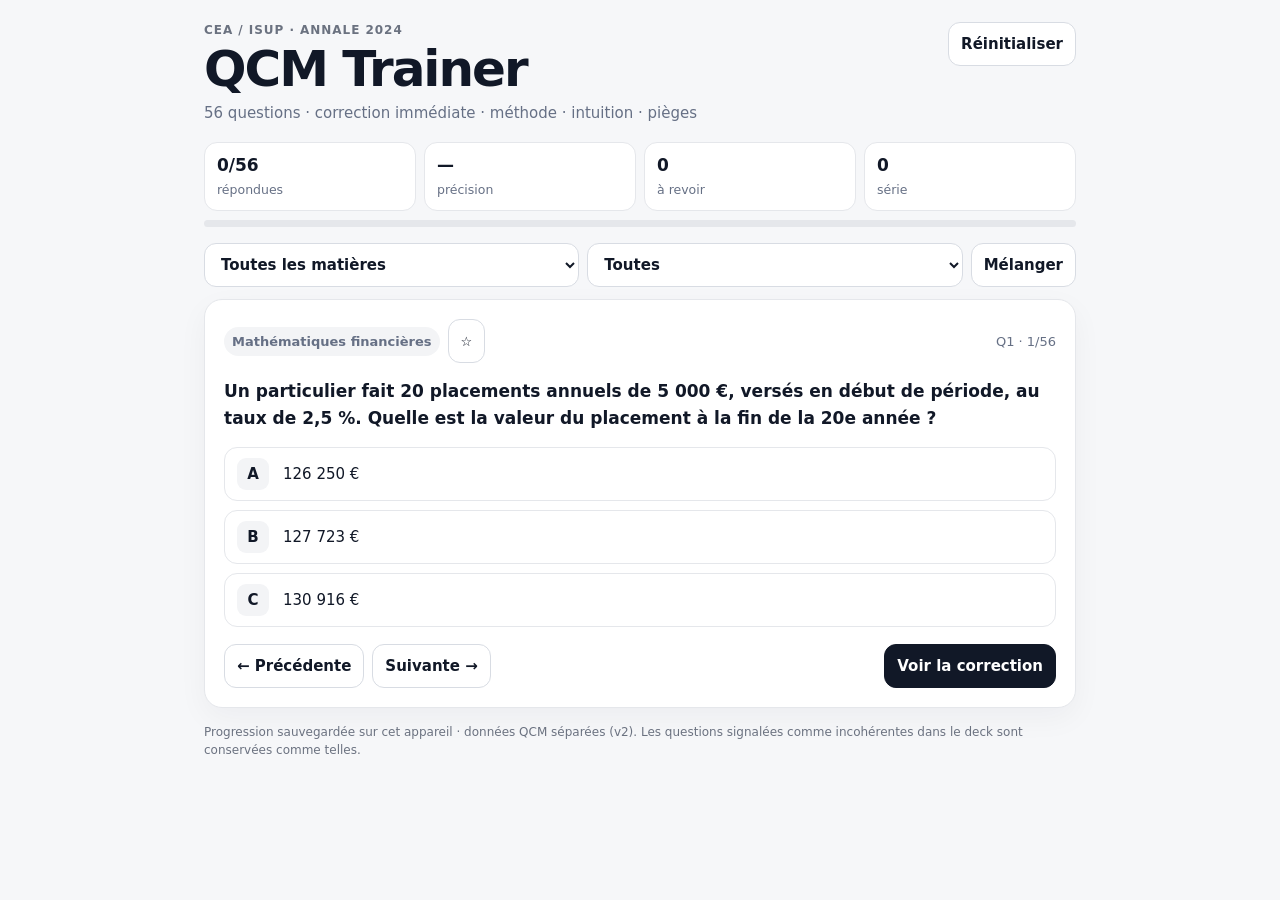
==== commit dd179d39: "Load QCM 2024 deck from external questions.json" ====
--- a/qcm-2024/index.html
+++ b/qcm-2024/index.html
@@ -1,8 +1,8 @@
 <!doctype html><html lang="fr"><meta charset="utf-8"><meta name="viewport" content="width=device-width,initial-scale=1,viewport-fit=cover"><meta name="theme-color" content="#111827"><title>CEA 2024 · QCM Trainer</title><style>
 *{box-sizing:border-box}body{margin:0;background:#f6f7f9;color:#111827;font:15px/1.48 system-ui,-apple-system,Segoe UI,sans-serif}main{max-width:900px;margin:auto;padding:22px 14px 50px}header{display:flex;justify-content:space-between;gap:16px;align-items:flex-start}.ey{font-size:12px;font-weight:800;letter-spacing:.08em;text-transform:uppercase;color:#6b7280}h1{font-size:clamp(30px,7vw,50px);line-height:1;margin:4px 0 8px;letter-spacing:-.04em}p{margin:0;color:#667085}.btn,select{min-height:44px;border:1px solid #d8dce3;border-radius:12px;background:white;color:#111827;padding:0 12px;font:inherit;font-weight:700}.btn{cursor:pointer}.dark{background:#111827;color:white;border-color:#111827}.stats{display:grid;grid-template-columns:repeat(4,1fr);gap:8px;margin:18px 0 9px}.st{background:white;border:1px solid #e5e7eb;border-radius:13px;padding:10px 12px}.st b{display:block;font-size:17px}.st small{color:#667085}.track{height:7px;background:#e5e7eb;border-radius:99px;overflow:hidden;margin:0 0 16px}.bar{height:100%;width:0;background:#111827}.controls{display:grid;grid-template-columns:1fr 1fr auto;gap:8px;margin-bottom:12px}.card{background:white;border:1px solid #e5e7eb;border-radius:18px;padding:19px;box-shadow:0 10px 30px #1118270b}.meta{display:flex;align-items:center;gap:8px;color:#667085;font-size:13px;margin-bottom:15px}.pill{background:#f3f4f6;border-radius:99px;padding:5px 8px;font-weight:750}.count{margin-left:auto}.q{font-size:17px;font-weight:650;line-height:1.55;margin-bottom:16px}.q b{font-weight:800}.opts{display:grid;gap:9px}.opt{display:grid;grid-template-columns:36px 1fr;gap:10px;align-items:center;width:100%;text-align:left;border:1px solid #e5e7eb;background:white;border-radius:13px;padding:10px 12px;min-height:54px;font:inherit;color:#111827;cursor:pointer}.letter{height:32px;width:32px;border-radius:9px;background:#f3f4f6;display:grid;place-items:center;font-weight:850}.opt.ok{border-color:#84d7a2;background:#f0fdf4}.opt.ok .letter{background:#dcfce7;color:#166534}.opt.no{border-color:#f6a9a9;background:#fef2f2}.opt.no .letter{background:#fee2e2;color:#991b1b}.opt.dim{opacity:.55}.feedback{margin-top:14px;padding:11px 13px;border-radius:11px;font-weight:780}.good{background:#f0fdf4;color:#166534;border:1px solid #bbf7d0}.bad{background:#fef2f2;color:#991b1b;border:1px solid #fecaca}.warn{background:#fffbeb;color:#92400e;border:1px solid #fde68a}.sketch{margin-top:12px;padding:13px;border:1px dashed #f59e0b;background:#fffbeb;border-radius:13px;display:flex;justify-content:space-between;gap:12px;align-items:center}.sketch b{color:#92400e}.timer{font-weight:900;font-variant-numeric:tabular-nums;font-size:19px;color:#92400e}.explain{margin-top:14px;border-top:1px solid #e5e7eb;padding-top:14px;line-height:1.55;color:#374151}.explain b{color:#111827}.nav{display:flex;gap:8px;flex-wrap:wrap;margin-top:17px}.nav .reveal{margin-left:auto}.review{margin-top:13px;background:#eef2f6;border-radius:13px;padding:13px;display:flex;justify-content:space-between;gap:12px;align-items:center}.hide{display:none!important}footer{font-size:12px;color:#6b7280;margin-top:16px}.empty{text-align:center;padding:35px 5px;color:#667085}@media(max-width:650px){main{padding-top:16px}.stats{grid-template-columns:1fr 1fr}.controls{grid-template-columns:1fr 1fr}.controls .shuffle{grid-column:1/-1}.card{padding:15px}.nav{display:grid;grid-template-columns:1fr 1fr}.nav .reveal{grid-column:1/-1;margin:0}.sketch,.review{align-items:flex-start;flex-direction:column}}@media(max-width:390px){.controls{grid-template-columns:1fr}.controls .shuffle{grid-column:auto}}
-</style><main><header><div><div class="ey">CEA / ISUP · Annale 2024</div><h1>QCM Trainer</h1><p>56 questions · correction immédiate · méthode · intuition · pièges</p></div><button class="btn" id="reset">Réinitialiser</button></header><section class="stats"><div class="st"><b id="prog">0/56</b><small>répondues</small></div><div class="st"><b id="score">—</b><small>précision</small></div><div class="st"><b id="mist">0</b><small>à revoir</small></div><div class="st"><b id="streak">0</b><small>série</small></div></section><div class="track"><div class="bar" id="bar"></div></div><section class="controls"><select id="section" aria-label="Matière"><option value="all">Toutes les matières</option></select><select id="mode" aria-label="Mode"><option value="all">Toutes</option><option value="unanswered">Non répondues</option><option value="mistakes">Mes erreurs</option><option value="flagged">Marquées</option></select><button class="btn shuffle" id="shuffle">Mélanger</button></section><article class="card"><div class="meta"><span class="pill" id="badge">—</span><button class="btn" id="flag" aria-label="Marquer la question">☆</button><span class="count" id="count"></span></div><div class="q" id="question"></div><div class="opts" id="opts"></div><div id="fb" class="feedback hide"></div><div id="sketch" class="sketch hide"><div><b>Erreur → sketch papier 5 min</b><p>Écris la règle, ton erreur, puis un mini-exemple.</p></div><div><span class="timer" id="timer">05:00</span> <button class="btn" id="timerBtn">Démarrer</button></div></div><div id="explain" class="explain hide"></div><div class="nav"><button class="btn" id="prev">← Précédente</button><button class="btn" id="next">Suivante →</button><button class="btn dark reveal" id="reveal">Voir la correction</button></div></article><aside class="review hide" id="review"><div><b>Révision ciblée</b><p>Rejoue uniquement les questions ratées.</p></div><button class="btn" id="wrongOnly">Revoir mes erreurs</button></aside><footer>Progression sauvegardée sur cet appareil. Les questions signalées comme incohérentes dans le deck sont conservées comme telles.</footer></main><script>
-const DATA="H4sIADAksWoC/+19W48cyXXmXwkQGKMLneyuzLr0hVMSmn0xCTdHLXI0JkVwjOyq7GZSVZXFzMp2U2sbYwmQZ/bFgNbAYPUkeG3vUF6s4VkvpMX4ifUqcH6D+Qf8F/Z850RERlZnVWW3BguvMBA07MqMzIw4cb5zixMnnv6nW/Hg1u6tUTi97d/ybmVRfxonY7ryIJw+n72m6/HLPMrUWTwOx/149kUaZdRunI9u7frerUmajCZTav6DsZqE6TTu58M4StVZGE9V0FSTYdiPRtF4mqlwPM6jYaYGkeqoZrOp3v3kf3jqIkqz2etMRWM1mL0+zae4P5m9TuNkEHkqzNU0zC9xMfA66r0N9X16yTBSUTZVw1BdhMMoT9UgL76kZr/EHeownqK/gmaEj89eR+q71PX+8yTu0yB2nz69tUe//aCrgg5359Yz7+mtu3xtS20FLXttH9daTbXjd+XaM+9WOM7+NEpp6Lh5GvZ/RH++f/qdh7PXk2ScRe9vnn5H7Sq6sq/effI3ynkct94/TfX/v/Ng9nr6nEarn3hIY4gwiGmUjviP2Wv0OaV7QrjZ5+rpmu81g87HQfPdpz/3G5tN/HqGO3xdvfvsU/PFDedT98fTPMYE62/tPw9pdnkShHYgKyg5e63ycTERPCnDPFNoPaCR892UeyozGGEGmebvPvmvQu3yhwdEdLWp0tnrs2F0aQb75h8rpl29+Uq9+6ufq7MkHeVD/rh8qj8Mswz8iIGu+etxw/3GCXHnuXnx9/JTZkR6/CzsT8Ek/ICKpgrUzIieDv9Qp4sRFbQnwucbNL3T8DzDTB/uBc2grY4YDJFMVaZOqNdpPI1u/bnnwCm4LpwCB04ulwtBad5oUqSjqk9kHMRMtIAYQqPJDmOQp5gRuus3FWbLgVFLvVcJgyBQW91WCQUEgHa7WwIBXdra6VzFwN0VGLjLGCheuBwCe6qnTt78Ot586hN787x9TH+Mn9F1Pd7Z58TyLWlALN/Cfb/5jBlfPrOM749dmvapq9MQEw9y95nwg2TsyhfiIJmQ2etzugKu6oeTeBoOVTSapPmY3lOH3ff1vK0r8/Ws+HzGTE88l8ZppE5orHtvfh3eDsfnw+j2eCGnH8QXcUacnsWjyVBQbHiCJDI4YBeDClV8Pk5S9D1TMTqczn41zZZw934aoa973FPilBJ3t67L3S2Hu/cL9vUdXaDZli4RX5Hsv4j6KmD+hQSKz87QZ8FAOEpI2WQitTxh7parIDKV8RRGmUPqKr7vBMzOahKNSbBN9QcneZwpX7U73dJNv4W7FiBLn+10m4ueBZKa13/SBdzeCsDtLUfYwWJqEt8lUObxPKuoUUjdm4Q8HZM0phmeEAB29RzOPucJ6Bmi4OGA2kUjYQStg7MNdVygh65Py0zANNjrmXcC5Z0C5h3GeesZwdzOzlKgF58iuXieJqQ/[base64]/[base64]/0UaMPD9sunZ2VbtoHNT/8t5fDny9s3UsuQ+TdIBqaOOa3XO6yPyvACYpmq1tgg9Ior2mY6DMnv0gs4ePaDfRg85vVqlxuR9uZ0NzNc0yWGxEofF/Juk5GmSwx8DVzGf4wmNynhM7yTRX8dQ5a/1iFFHo4hHUUw1DcC8crGyMkS0hGMGmH1OY9VaaowxjS/iaCwKWdTUBIRSRmGGp8PIo4+lrsV9GkKV1sAIEacMku51QdKtA5I5CVDGTMzg1r5YWen5QW3frKk67XZZK3VLigoYaAeqs9W9sV6yL1wOj8OxGZPnTsrc+MSugxowhgpYlYWjSIcNdd/QTEeGei3HE0jGfSFyzw+Id3CnV/RwaUiDRCsLbhMLoskosxP14TTMIp4pO3Fgx0E8iqkn6kUIS7dm+MJMsI5ZuFZjzmw7TuitRCGtKbUqWrdYlY4STE1DG79aiK774/4wF9U09xbiRXcaOFRDraif/Sp59Oar1TC6P6YLc2bg1nWBtFVhBkJ/lBwPo0PATN1VWAmMr1dt7/nNFYZeh71kF1Id1ZpDVEd1t1o3BZR93YpYR4kEJc/K0qMn1Nj0g571lDbUHhsjeqwIVc1eY948FRu/Sh4jeb0z+5wf7PnO8xaAvQCSWW71Wvb1mnryyXW63rNDWgbAPbjt1RPrzZlBAwQ7EjRjHZCyJrvifYm8r2csmk6rH5HyWsBd6yqefc4GIhPQGnc/WqzNkvEZvKlo0SujqboaTqoRWnHftq+fKyNt+7pI216gsgw8tBFQYduVwi8SfWldjb6w0jNGnXpPW/eMTzut0GQGvZX6bEu1grLFF+yo7W5QdrOIe6vgtzL0Ifae/cZy/JEPM+21PDcYHM2N5yLMpzKi2eflgGPwDJH3Fgw52/8N9TC6iMbkqSOO3EP4TW5u8mPc2PZthdE3R3YGjMQfM8u3GTUlxJ+hk4hThkMOByIOTIxDbBupM8KYepFnL3OadIjd/AXpDHDA8zyuFdGAD050CycRPvfRHiSxDdxnZS2UaZ6gVkKBhbg6SSNGVUE8Qg8MzjmLFSYjdba85sPvponTtiO+Uzem8SETszpsv3NdwO1URzjazSuBzbbjD/kwhz0dZ6Y3c3xiaZijCJmU9d4SW7QSe6rdLus9Mhtbc66W6hKLzgNvnA+Hy5H37he//Pff/LXay/u8mKLv06gScdLVWM8iR6j6JCJXuGIPD/xeuwhz+B2O8ms9ReoNgQ5qFPQCXzU7O/Kr1SPPsbXV9ra3O3RlEKVjpqklqXPfvPazT+lap93xOr7jvuEj0H32Hn1eutOjzroPzEfurmB5LjZxRmgh3maUXsDrP4v7IdoT5JkyUCkZy+HRaXyez/6p5grDo5igyeRPJvw+drOGsHvT6AwBXB1KsqGMs4T0rsgLM2MLAUsiKctfoGsEeOY90nMQdTl/htxQLJLs4qM0XNJuJIpgv7GfCqBaXtNApy9m+XAalpT7B8m08CNTLDEmQ2gvY9SPwvRlDnYisxaw5HFGaZqwZV3Hpv2+fuoQD0XRAlHgN6+9It50hMH3xhjkKZwDR9EWa5hQk6VoCtw/GLuigCNwhzr58IcV8VJHRZfXReDsjMuL5O5SF0uJyFnxwsI5uz+kNLIFlvK26gR+SWLQlU5ZYuwQ/Pybqmr7geXSgJgP1LC6RjVFzwQm/qsgWPUqgwreffJfOhvAw56RlNbSE2EpQ2YvVmigpyCNZv89gXWGGIp213y9LoFoD3+u4lP3EYqMeFlZVB9ehlghmGVI7bU4gdAnntgjoYORN71unfgPehueU1cTIEL7lnZE7gqCqES00C6njI7GSiY2MXBNU/ogIj4di63RsWPd5TnoqadNLyA6zP3nmac/VnA5Nd3zmG5o9O6Tf3i2OmjEIf9CAcZjMjV0HCHSq2TsSAwGTKRxlK6G/LGm3wKoXz/5xV+wXM8RDi3LI/Ug7If5MHxl1+aT02F8Lrd1fNT4/eS4ewTNnDCiQyKwEjwO7vWTqQRYqgBKmqxjsdn2djqFA3sTOEbji5jEosJrV/iuOTgw9SQQQZamzSHxZS32ANP/9r+p6Ztf7x/9yXRzjbVt4+Pps00MhgXY/[base64]/FSvAfped3su2urNB1ub3o5/07UI+/CqNUBJXOKFCM2meobWmoSP3vY2YNRrkiVLmi5kjiPXM+cYmDyE1vSmpvdh71FzE8992CBabuIZAAs9WaF5zKRppwwmHeE9myRTG4/jeUt57bymkUrdmkZaE2qTl9mXlTFxChkm7sx6Kp/G/Omj3qPNk4XYeUDGZDzhzK9WF6s1NOnUSbqQSxiDc2WW4OFIBjvH+tfOdvHddJcHyWD2BQ2MTEFiTvBmsUK4q9Iee4LE4p0u/ZP3usR+9Meg12l6bVkDp1edhqdEANaHz+NsSgDlj7MU8DdhgtB/N6BDh+qPep3AI4H0keMpL1IdrZbl8q5XaI6utx10bhL2pJc0l7N13vM9n1xf4tudDRI2xdA0C90eR/mUxN9LKIYmfD5q2YDy8PXf9OgWje8kfJWcncEo2c97O3jpPr2ViNDsPUWL2ed08RniLp0e+rWM0ZHACsYTpys9jacpzIXMrvUSqUmWY3V3YY/r8P5dwwT0tX48PmeNQCN9SEMb0CBz/ldsuOGyqV+IgR8IUtKCLdzYKiJAr8fJGCmeeD9DcJmCYDcyK/q9QDtcOzPEd1NDHlAH6YF56u+KuXsWiWPpkzlBnuA5pmTI65ATkut3yo0C0wjzdftF2IdYQds/KkkUDlMWCvZDE0//0BPXdDzluaf+hakIJvI5dOypOrJy4qs/OJ/eUSeBRdRo9qtRZJ+y4DoJdEv/Jggrv3Q51k5CGR7R6TYTjaBCtEBy4SP694/e/PpkbUoqwU21cYiZcUhgiElEsACrctFl6Mhq7gsyGQiHy9D1wGmnzvIptJqkEcObr5p6wELebnIwrx20RP4LeH6aqwtE13jkHlYkM04LKVFmiTnGLJA6NpaEX0X28Po6EZYtNObHkqO1Glgn+RRCm2fqVQEqctDnMvIfTQlOGSNK/UE4mtwh0yYcvso4kgAYw0FbkJuPcAcxe5HrjPGHo9kXkLN2JrSeypwPSbPXU5Y5bFrvVrA+h7FoAFhgVeFw9jqcJqTULQ7kvkTX6WVRSjYafSGyiMixqkzXqZEkfPfJCI5BJ25yIE0uIjaIbuLULOjhCv+GJUJymqFjmAWP5adDzA/XHvtwar3H44bSXiq6bz6VOd/KnDA2Q2lBn0gSSe5W6cNZCP4uTEC8BS/QneFQXz6CWXHFCCtD8bDofY9e+cV56eMkTZ039sysSVdqJvUfgHnG53nksl00dV5cw/cBoZNTxBp1pFIzuDiNmV0GEO0Mx05nvJmGFdADgjKHAFkZbsHN4RaU4XaalCAHbh9pu1kMBpJL4SAV9ejZ9B0yLiThpgpjNLrX/TjDtKyLFI6n+aDAWJTBqGTRso7l4DCd3p6+mhQYO43DOHvzJd1lpnOxVTw7d//6vs3VryzH2INHh2tvf/PbnzR6h0/5DxLSb3/TePPls95HYSq31u/GYSZ/vvlyGW/zOhXp/RQxNwi6KE0xAbtk+WeTKGXqQVLzOhrbd6+yqTVU6jD3wyvzxyiRodKoefzwOWgC0nLMvnKDCqyQaDqVbI75h2uwsAJtPjITVuLn1s352XVfjssij7TcKLyMR/mIBV1KPcZiAA+/QrfIlSrVskiZzInYod56JIbwUGLW9gOOiikpuaiYE0Yfwt5ZLAvh0hXOl5u9PucNaxYkJj30nNAwKGyPAcE3i6u/fnDl62zKyFxG08q+XM/u0+tqZtWCZMg58XiUZ2Y9hLwJXmDbUA+dRTcmF7e4iHn5jbwP3lKXRTC1slc0v4lm/OWRd5qRwwcfybxDjh0TGO9cktWIPFnoagnEsk0tNBXrinNRQOhorM7J7YCQkbyWWCeEuL3gro6TFOOB3J+/FZ1hlayP3LGhXUqEn0TvJQbK7AKRQ/9xXM0L8IlD9hfIN4mjFSGQUSKZxqlke2QccJ/vn8Tew9NMJ/K4rlbNqIiszfSxvCHrcrxyRPi49NRdLOANie3kzfGAk5tnrwfheXIuC0ogidBINotJS8zcHXUeppIZhSU30uVkFpPVnVwxF8rhFLOIl2KtDS/qIZHvBXewzOVXSfzmK3rDWZhfLhRjD44P55fiyhKsfXMJ5nqXB9rAnWLm7jV52ZJk0z2fI9fj+CJCOkMu9xeJJa24GQOS8CgpjaMwv4AMZKXC+tnKJPOIUGTlI/us5Z3gggT++tGELGP0G0xLPGilTrkxYvBneTbX1JUzByvkzMHKBThNq7f/LDSc/ctQeEzrWYyQTA51H67nWhqR+Sbd+TP8B7oiaiyD2vcQhEmm4EBnnnJsHYAlGI9f5DT/Z3E9QH0oXekxE0JC0qfOYPQW/TIJ+hiCWcHhbtawUIkIbItWjf++evvlQrb/kL4yZ3p2bs7obiL/McP7HDqiTwLYSgXD+4t424Q1ktn/cRDhithwOo3IQ7OsXf0EuzZwf7GyannatBX545oA0Bw5eTSSqVvMi+Vw82i5oYOJa5qoK6Ml6P4Zpx2xt1dBT7OojigCJ0EMJExiXbOqgYIxmJQJWzQQCxxe4Q+wCzZwpIFQYgoMLE11Nl3qqSwnuZ+FEreKLgmZHG/B1wqq1kqgzLKkH3NqxZWRk0An4uMOo/HNV4sTu8KU13FzR2A4YfjqUV8HL92b48XN6W83IWQmMXattG1WEhhuzbe3sIzez8dk7Xz9017ba22oDyVZC4vrU+xsmtp1Rt/3AiQl8do8btPMkOPRJ2umaNP0Ov4Gj4pEWzwMp2IWhZZa2CrDc5eFF9j4T4ZrP3K6p7fp8y6m1xeIqiJhCUnhzD1VwckRAo705fYOR9bmoHb3agssmoaZ09AzWz/JyEqQY1Z4liMsaNKj252qlx9cbeEqtWiq3xil14yGLgczm6bo9qNDzNrmu09/IYtlbZrBR4hvkj5B6kys10iweZXnjzM8u20sH7WRrslEAYXhmvPsfYcveUryqwxaQZ/liD0uuMBGVHgyT0liRl6xwxY/fyxXhRPO4J0/j9kdyrjzjnipA+x7ryYJWXxfZGa9jRMnhrI5oMRLZisDubjjaYywOxFDZt/3drqr1x2MtjkteDvJTSg9FQqWFv2I+AIcNim1LoWDMCCjdblYUB+wvzBnN27dXDy4OxVORFrLaBDoLRBIxKSexyCgLLu7FPSUke/PLdXZSMZlsRCMQqjCKoGieNM9n1yisXOhoKqFLj1QbkMPLXxgf+UXHKFkAbz8E6UnvkGLk21As5lZb4whKy7X8U6ZerXG+7ndCSBZTf0rUqUQKJVtBBxv0RDclSlwZTB94jzM+8+jFSi2aYcsD6l9Sv/Xy9nIPTEIw/17fs2tRFdQ2CvyV3DrLOQIBLAp2d1YlaSeLHPgdGhJPEMWtdJZOAwAG1GYsJkvga6s7RPxrqeht28OQXcLA5alTOZspovLyIMo60K+KYuwtb39E0/tHe3Tf/YfNJCqng94Z2GOsDgCfdhZk8RIl4/GlTawXZgI9UYqXTeGHrjkJTC926aIJFr8Ia825AVDs0KE58/TcPKc1z8t7jgtjkMIY0mR42Qhkov9qW51oHuWxdKwOnb2jdaCkHQizglNycY23Q8vo2zT0gCJwsJ+g5hGyHYGwtacwCt7o3NydBF/5ejEOEpJOm46YVcYg5iJZciivg9yDRzzGVFSPaVBJluuLcAyCZ5f2kVKNrxTeklebz3+yIxwXVV0mo2VqwxXZ6dQBZuyuwgrjRgtHp8vhBNxs9qT54+Kx8v42rk5vtwdC4djxdhB/a04PE/[base64]/EwTEYYcLPXQ6nRkaSWeqjLUVqIBPr0hrDyW8r53xZ2YX4OxROlLkebLQ5G23yjLuXxnDApWEcn4mlpc0pGBOylTA1jGmzIi/9kjD5PWMAKD/WvUodNgivEKbbJ8q7SFWXNMOfIc76kzo0iKYoCridfF5PHrCI08oQzgIZUCqVk7lpJHbh+UB4BlzWay9Z3V35W1jbaBwSx8G9pxcIEgUhUN9MZKZk2Mex3qGvPEcfth5lbhTK7Bip/l1Qbf36pgfcAhEN3EYaVLDz5lzlwhF0hiG3fnt7mYlu8LcsYqi7vc3xaxxP1bk7TFU4OEe85trJA49fl0irNq5fliIIv6HHuiw7YAiJDkwvGPdIRLp11Nq+LI3vL2IpX4r6m6buf/c2V5wslOv9ig2AwFDLCc42xfuKACoH9wkY1T1jyeRxdQoCR3qqX6b7ZJRFnpgmgWvSG6tFHB2QjDXUNNcem0NF48mhD4lp0v584QtGxFjObxc3JsLts85jnZZw0ONdALxpnkeM3F3UwzpyEchQMYPxz1szSDf0kUYo5oG/iQsGhts4ecwx9IirS+kX0QH4xP8aiqJAbNORk0Doy5oTT9UDQXfX4ovf1T3P04fG//e9PcvpxsVimpImYBFHROw0dnfWKfsdTcXOLxL55RsfuavoZX7BjJPvhMz2Bem+89lQysxmPy4Iute5pOHMC6HdIPirts4BBDz+YmHAYn9McxLyyibnCIqdkFJ/RkG7z7cwx5Y3Znww0Rz/mxfPHizM1SJS9gFPN3aLWNDFPCimSxPqy2bPxpEizMPcs/vWVJ7bx4x7ufoNY/d5Y5/+bfXEo9anry1pqUW8nUm7I7KiGiYc1d769i5BvcjqNDbecEe3gePYjJw9ibPFbHs7K/HNMjMyLKH3sF9XJyE8A6pRTS6dSPGVo69fEbg3bYvpA4DoIOzYjh7frDCJlC7fc7QXebkEGwxDs68qISoRZDIuj/TlI/A75S6X9FwYSWQxeZlJy6biSoeLpteAqPudV+0xbpWWdxm/CznjHH2WfSxL5eOORX7C9E78CqLh6HecVOZlE0ZzbJu/QtVMg3jPV/EZ9SzYbj/atfyjagfis4DLH1NJJP6VrHhIb7H4FV7oIpaGDZCdAmBumGIXpOe/U2rUO39d/9eZL1Wvq+k/zpBYqL8PQSahDhLyIKbYuL0gRXDEWEyaq5YqCIj2HxzKdVJlVU2VhrSZOG5ISjna3ewFWE2IheZPSfIqGTPKqBtrQlmFh3f0qq/hqEqEMyAQparP/iS0p9eH2OyTblPZyHOrYZlHTIMz6GmbqeQx1m/afS+YrR5l0eYZBVKwRsSOlA6SVybAYJmyQiDOLQ1g3McdRizwti0e3Ma+whSCThLX4GYtPrk0Rkl8mK/1TFeX9YYxI8thJlr2Mz6MiDaqw5mzjbxadkWSAQY2T5fsjGH5rsKG4NF6Cos/TiKslY9+Ep/44TAewe/sbDSi68bnYP2e5mCg0KKYHTdcgj1PhbGy3TJPzFAkEqEXCedTWlslWLIbs791jFy1kRybnqJSEIYpcCq1kB5z3B1pxZs95muSTKLvGbg44h5xgOnQYhp1t/iksY/Z4oOwZ8hC/0Imo4TlyGoQnNy0xl+QxPMonsqcfowFhbZo2r73Ykh5Gii9EG5GoQBv1cW5rxx65DpK6Tbx3+yKOqrZxzD7hOqH01laxR8kpRKp4+y7IkPHuirTsgepKBgOOq5Exy5+jlwWVDuKaJGhIgaF1dfJo76SxSag9OzO0PDtjF8yirPIJDkJgk/[base64]/y1ZwB4769Y54q15sqKk1VEpVlVHiRkoXHX8QW8XiaGi+rjuwpcpJoEMWOe2V+HXBpRurqjfbe4zUrS8LZQbCJolHqDNIiFUQRskVCcw4DS1iN3ooNhlI3HhudL0x2n66+0+Mn3336c3qwxx1bat3aF/Q0pnUvzAsxhfS1KJVkHbcwmG5ZK94CbJpxFrJMX8BG2iqZtBCrMg/wETWZYN6eDmOp4RBZPs0cwmVcFnExPC0lDqRXZYi26kG0VVat7FdzyuIU8W8kJ+qxSTaPYX+u5MPbHAoimFwuDI65einTN9V3C2JZon2ov+qI+bVBdLGh/GAzaG+2upvtbfLt46xhmPeh04NdeXGPUEs03lTtbf6n0yz+uYMmvpygwhdb8k/H3MPG6UAe72ybiy26SA2FMfeZF5yvmfd3Fn+tKxe7nYqv6XtbTfdr+LWxVCoETVcqbDddqdCclwo1T6ZprpAJLMT3nmDcnnTfSUyCUxtKeSGasqD97mc/p39bXex/IHaRCqqoHYfO9oLmqkIE8xxI6EPI51fMUcYs78cQLglvzjRF2IQ7pXhQreQHLksln2GZZ+tScJFvvmwv8QbE2Wv48ksqxLFL4eT2ScFZqfamO7gY2BYEZUS36yG6vbAiE0er7QJuX7OxoHWFivK/RetN0IocWgGjBm3TqarccSDbvarI6+3oNl+oi1vfVeV61ng1UUIa3A82vIFgtaZdraBRGEZyk2BtbrYaqLGiWcsqc35Tz3RvOdSjef3KvrkuRJ5yPsXA3XPO6yccSOJAtljruiB+DbzbztLMmfV60wMgHkU6ON9Qrq0s3Frs/Ojoqnhujr9F3bUB36kH+EVnWLAUtPH7Sk1tz88pPON+fIFsZzFLv8X89TEfWGBzNSELf4B+q6Sn/[base64]/RNB/TEAp2bgb6z2j5/pHnZFnsuuLoImlpOuOLfEuLTK/O2q6UE/ukZ2u12RMvjH3Mx2N3SLSFP/MDSzVzHVPXazUJ+dFY4ATKlCIkheuCGN10e5mwE5LxpJq0jHIozu/aeoPqc2Q3eu2IaXdvVfwQpo8WCZknZPMDnfqXlqvV1BMRyP3+rnpjYmhcTbgEIt0aYPnfFHDpbNrrMcQkJb7CPzVkd2uuj6YrHt4/DAfFfZUiLS6CnLDhNVP5KHSTehKf7ZlOc1PNklGRwu0KT+m823V1tygGn9GpzoO8Pjx+oYXIeT28SNKv3rZXpF2zcmgNOD5/ur8Xei3W/8Wf8RwOnu579yQslvySBwJZIGutTrpwaS7rdWj8ciO/2gMZBDP/[base64]/[base64]/[base64]/oynaVmRel3fGsT6SQlzkHiwin/KNAJUX/ozVcqI3EXn8Vy9o5EY5Td4cPVQwoPygkMMyVkyGkt8TSXctSsmXPULCfzie/8UlwnyRI/HyanElw5TcbxJnaOudLnTMkhTzhlBr5OtlC4ZSWT7FvpcwPpw8QnK6mzY0UQJoXMplbhK6KNT6PvWFHEbXzqVPcmBhQ/jdIoeMGKQ7xMKhLmULRRZqJvspei0Eo49swktJtSr5JqW2xes3YYnwNjgjsbnMWslZ2E/hask4hnr884wTklP6JOurfc8rcY5zIRdxd06OHldjnFRJjyIkmjVL7BVGG3ay13FE9PT7dCtnCtQqSRKUxfsuiEZk5/ikAYE0yn2JZmA3kjoLqu2WmOh6qR9+/An78rVSkqkyRKaYj1rCtQ9wG9fE6O1c2d9BfKsXJ6e3TJo+fdC7qXDhMwr30rz/6fyTMi7m2H/CS1WsXpRhyvq7y7X/Vo4LetwLv6KN+9/sLz3FdYClIvaviSFqSF/e6ux6DG3pj32OkFCb1e5eMbQdD0tnn3HfuLfCrSlt/2Wp6IO/zeaXU21PeMy4fZk1WqXouXrk5EHFKnOdz9Wo49Qv+p+7xRojy0ZYJv9tkiBBkB41hCMrAwNvXveEt9H0B3xRNvROUgX6YLDyJX0RZY4nz1eocACx3Vdwr3d/ngquv9uxJS59lncyvckgZeIT/0ap/xguuJu0NkbvJr5gRezaTT0j5AnQCj9/SAmjgQciSFgO2u4rkgt+w818WNs/nizUX01+7o5sDp2h8eP2hUV52TwufF280WGqd8duYEv2MolUxXv86KU7syvSnP2Rld2DbuN/bu7xc156RacehsPyhVq76J3bPqnXXqB9gVBEtgxOY5/9GaRRjuwirba0Whf13dOVT3Hx4/MrtTcQbWaRrxInC2tN4qkQvbyBnHpb03esozuwDNPcPN0llN1cMx/HIWX9YLZmP8QOgw/lE0jJ8nyaDmAQHh8Bzhl+dk8zEBrMGIkwP6cERw8sxQKuzLmejzM7YYmtSrORzWzCytPPypAI8cW3hmg1/FVmqCfjLgswuYVZwzgaN0jtRy7pPWsvIPn40LOT93+qdzMMDA7r4b2JMIhIu3dX6BkIq3HOJoi8eB97jlPW43cBQT/tdsVFo1h+g5VsIQcLMokI2l2zRtC961UbTqVrVqSquqmIsTcfFt3gkfG15adHZ3WF4/7NJanW1i5tfM6q56+6+qh5l58+vHPueH0B+Bnhz6s7X+9ss2/YujvSx9Hrfttke6u6i4+Qa9uydhZlmE9uUk5NXZJ/aYEYJykxNE+UCr8oImb27m+Exqk7ZlJcsUIC3auj2UuGo9n0XKkPNmjdMkHdhCiTo8XJx2XSOh/M0/OhtoEVeRbWdiLtjlKdBzFI55u6GJ+UZM8KXQV4al52RAzVzU8ulWmkdG+nS6fiicUkK0AbPXpv82PezV8AnM2LXOgXOyMtboZoPPqiZk8AVqxxdgBuK332yIrRh0cQBcTUlA+O+aHe4Wdf8xcO6rMtJ3nB0hfreUSUp2crtzo/wSf3Vo9TiaX/tn748nDeQ1U6vXkXlFghdFL+TgNpqcZGwqhvKpo/EFy3lLlMcBRMDjVs/3mDtZI2q8zz53J7sj4VhquSIAezB3sFOJ/[base64]/1ZTt6EGLbXVDbhBoILtlm7QsQ3oz/bWDhrQu3z6/x2nh2jQhepsc4OmCra2Knd0eFs77Z3itDxycFvtrcDiG6d3trcKgOOs0mYgYc5D+R0EO82b2PH6Vcsx35lsddaOGr3j7Sb9s3ksv2Q8mzJugqN+VQ0c6mkxW3DZNcw8Pt6AYJGQGX58uT7epCmyhWS5XTRXWaTWYSLy4OW7n/2c3ql6/Gpqdny5EGdHbJ3iiE3eS8w98oxLzj1iHpvnYl3CHUWEroKJ87nYuH2ATfn191Mu2Eu5Gk3IVCmBSTqHullcLev3EEXN5vbOloMi3+9olAiK/G4n2HZQ5G/7220HRUGz09y+iXmsX70CRS8JN/[base64]/[base64]/9vS/Kc4310r3GxwFuEDz/Pmj09tdaXtCYHL35Um4fNdbpx/+qgrgGo7wfnV6V8iyB5axswUosUh9un1/WPOzAMqA+bcRV2yjfYaw4JMlHWfXry5FhUwnHqfxxxUSMRHdZcCyAtznsfIW+7azGdmcptoObYTseqlcKoHShbSdErfEHGiWYh/lUzjUo2kXiK5fn8vdKBLR3mq53udPxuyW13Om2SyJgpxu0SiKgu9W5mV3Mr151PhGR9N5fEKutBR6BmEZjfhw1vJK5lPHxTuaMTSIARACmF5C/RzdxYpA9ohQt1u55RxJ/a3j034D+G9B/N2SPDus6s7rgKDsRBOj6MkHwfdmUHBZeqV3zlaLBWkg4J197ZATKopVeV0XYl+sB9pN8wlsiEtN5vS3nwp6qQ65oPKh5lkMsfjZvsEB5MT7h814P8UVI1iP9F5/LlUrAk6PPZQIuTvxz6yy7QqyEP5JoUu/AuY0+pVkihoYpaM3n03BCSkaDsIl/KPY24qMPdY0UhO7CDEWtx3BnM6nr2o+tRl8pxvalKLmcyl5rs+WCjZaPxAPYAwnvynrbydoeqaPNDi7R3+8+/dVd/CadtMeniBUJnzbngEeVxfQGvQLNZ6qh5hS94W5lILi1WWjz1qbvRIE3gwLDFr3tzRshl162HLU06cWowjSNL3R1OB6NXCileO69+88/ubuhDrC0w7Tp3RVCEZFK1FqCuEcxfdQWQL+Ls2BxNKbMRK2TMNNQiv1BIz5PEbmO4G6aE+P0EeuRLSdXDwF7pLjv2hyQ8UV1yXVdsUeLGeLwQ31yYlZvP9+CvXwnhd+MTBf1HpLRMr2qmamHvqc6uMr2Pf0mhdPi33L4qnrY2lAnZSdCjlvlaqUIXKj3POXzf/FgubX1l0P0Ezlh0E32aY7g5nIQvF5n/W7l6sZ7TlUb/QOcGgT6By9stPQPMHbQwY8bbXnBe5Zz993wFauPk7WH/p/xOXR9lJHsIUbEmd8d4q2nzq/1ptfhv7f57xb/[base64]/lvxW+Ww5hqve/gNN4f7BkfpgjfjNXUL6/9x4ffsPazhrsVGsfJIrxxe3/Uah+szFHX3xoHRRP35YurjVadxIMTqfWi5DXt5zA7uOexvsNLugxssjbqDXURwXFwubZDUc9D64R/c/OHLOTKU7ay9x9eURlkC3SNS0SqeOU4OX99jhfXmvsY5fR/ILtvTXP8WyaUA+/4b6cW9tB5FZfkVjk6/yCvqOr0+9jOAUkXE8XXEAkqnDJRWRYfmeGntr/swaSF97XOGdIuuHU96R7Rjashrj6XUdaMKN9qHn12XcsZgZ/HFjyf79HEUvY/cAHknKdwVWporOpovCY/vH5mDOa26RW7A9bnHddgN99cPe4/Un63456QEVIVBVW+jxw2olvLkWvPv0F19/0uCVZMRVfozcmsabLzcDB4FLmrUdTOKg2bVgWbODFc0CB7cVzdbtu77BWrZEu78AJVGBlNOQfkg/fXYZDwwFP1h7+6/e1z9982WDHiByEKx057h3T80g3v4rOkg30PTZhrpPnsrXP+1R40CHeopEioKq3lw5WCdjQrVXBaa0nLgKpitom+Oem4DvozBdI3qR2b7u9wJJkcTgaiQtWnkF2vTYEZWU2Nt8KixRKVgAKQMnduA/2qu5tWvRtq4aeNIwwrkOYmXLHgg5AbcSSCdrj3tP2JmxoKFLOPmZcFlc35fr68GTXrO4elBqTRiwdw6LO4F5/bXCsis4H9Wenig5CTayUlqfiRSJpzUmq5KPh89eoeh3GpPNQ33iR9+XUWjc0NX3dTeXMe2HOFKiSMu78tVQTmKhR0R0ZSiUr0vVmeNLZv+i5Vqtk92JMFx6IzPPIyH1XOf8ZGzeSvUT2a9YnGLmpK6+r5pLj31P8nTu/CpDvUyyjIovRpfIDdKBEuIbBH2FJ9ScudhchYhX5CPQjNTcJbRoh9Bj78kyKJjqUnNZYKVDGb7+S13XnqQDH1JE/PGkEioQ9RYk4OwinlHku+BA9iKi4d8oErlqb94FJJnHHW30WLA16G/88aSxjtt0E1e4pfdE1h38XlMylB0jhquf8BFPF5hsxsLXf9lrrpLcYJA0Ps318ViRPaJFdpJgDy0XtQ6191TvrABT0oBHGD5eP33i9R+vD540Vh8XJW69xNgICKiCROaVjb6UJnwsxwlcLArA7dvTQK+eU750Z8eiXR0/GKv7+07yNjmY4jByhLE6LUe99Ip61Ug6gBtn7iEJnUt42fgkTsIZwOvm954m6XjBGRxINOGy1/RHq1XOP9GX/a6bhuJ3TetOKRulpS+33aQUPzDvbt8okpfq60p2jKs1xy9Nxqt8mN/+BNvhN9tc+Yv60tlQe+7zVmBzW/Xmn+FukQ3wlH6J3/HbnzT48Wds+z/F8NvbnNlLw289Y21CrraN+Hpq34gY3kLJR/pdhHJ253M5iAMEGerDwHkH1crTIMEsRe1grV3kyDdwCPEWOAgLRRdJLFw0iEbx7SE2AOpDpexeWfVerd1X7KJLcGBoIooCYCwDDFHb1GRomiHqk0Kle7xYJZpECe1XlyHNDKNyoS0pESCqRSRHps9B1YKqWCIsRSsyBNUXQPm+7SysOcG0ja/X3CeyaI/IIxxMleXx1B60WkoX1tuSbe52UIq3nKz5UCBsH7Wqt2FFH3M1Wogy/rMAK/8MijsFXqXhpnPPtdTA4uai+bPl2Gv6HiGivO8CZzgtR++7X/zy33/z12ov72uRZs8NNFsOjA26seJY86ePn5EV9varnngd9AcvShC93n/8fqvRO1prQbMdrZFtWjEWDkm0tlttqSXmdGS/iL7bdBS9TM07sKT01oArXCAmLicJUc8LdbGszL8R5yUegLkZUr9PG71HayH6/WjttFEHj4cO4xhCNL2OuC2gTo1TWTm4fYE9Z2dxpA+zkOPwrugdszbC+8ZY6qxSkoclXidbKwM1DlOSOdGi8IFfI61m/lCqcaJPSiaBkIf6SHaWQWO+HuoDlVgumCp1a/563GAM8F8fwwUfrwfVOIvf/Dq8zbu7b69hj60TPZi/5UTxSrfWnUge3Zj9XcVDh1fu8VPXXxOo+ECNXcwXPSEFyxQ4sH/3JyO5xJrv4uNRYzPW55jwF8xtzlihf6mFvXDx8dqIP7yhDlHICnUgSHv0uDeee9qi84TQdsWpVHwKJ0KvDE3F53FgwlLqMKZdcl+4XLTepcBfqLeNacI1Roc6PcUkbmpuwYmhJM7Pz7kRkwA6e0r+Gi8VYsIXn2OOeAAf6CRHzMV6QUQfq6VNu2ka8sHcuy4qZSM2H/urmKgLHScBwp6Dg4d8ZumtP3/2fwGtLtzFEswAAA==",KEY="cea2024-trainer-v1";let Q=[],view=[],idx=0,timer=null,sec=300,S={a:{},f:{},order:[],streak:0,best:0,current:null};
-const $=x=>document.getElementById(x);async function boot(){try{const bin=Uint8Array.from(atob(DATA),c=>c.charCodeAt(0)),ds=new DecompressionStream('gzip'),txt=await new Response(new Blob([bin]).stream().pipeThrough(ds)).text();Q=JSON.parse(txt);load();setup();apply(true)}catch(e){$('question').innerHTML='<div class="empty"><b>Impossible de charger le deck.</b><br>'+String(e)+'</div>'}}
+</style><main><header><div><div class="ey">CEA / ISUP · Annale 2024</div><h1>QCM Trainer</h1><p>56 questions · correction immédiate · méthode · intuition · pièges</p></div><button class="btn" id="reset">Réinitialiser</button></header><section class="stats"><div class="st"><b id="prog">0/56</b><small>répondues</small></div><div class="st"><b id="score">—</b><small>précision</small></div><div class="st"><b id="mist">0</b><small>à revoir</small></div><div class="st"><b id="streak">0</b><small>série</small></div></section><div class="track"><div class="bar" id="bar"></div></div><section class="controls"><select id="section" aria-label="Matière"><option value="all">Toutes les matières</option></select><select id="mode" aria-label="Mode"><option value="all">Toutes</option><option value="unanswered">Non répondues</option><option value="mistakes">Mes erreurs</option><option value="flagged">Marquées</option></select><button class="btn shuffle" id="shuffle">Mélanger</button></section><article class="card"><div class="meta"><span class="pill" id="badge">—</span><button class="btn" id="flag" aria-label="Marquer la question">☆</button><span class="count" id="count"></span></div><div class="q" id="question"></div><div class="opts" id="opts"></div><div id="fb" class="feedback hide"></div><div id="sketch" class="sketch hide"><div><b>Erreur → sketch papier 5 min</b><p>Écris la règle, ton erreur, puis un mini-exemple.</p></div><div><span class="timer" id="timer">05:00</span> <button class="btn" id="timerBtn">Démarrer</button></div></div><div id="explain" class="explain hide"></div><div class="nav"><button class="btn" id="prev">← Précédente</button><button class="btn" id="next">Suivante →</button><button class="btn dark reveal" id="reveal">Voir la correction</button></div></article><aside class="review hide" id="review"><div><b>Révision ciblée</b><p>Rejoue uniquement les questions ratées.</p></div><button class="btn" id="wrongOnly">Revoir mes erreurs</button></aside><footer>Progression sauvegardée sur cet appareil · données QCM séparées (v2). Les questions signalées comme incohérentes dans le deck sont conservées comme telles.</footer></main><script>
+const DATA_URL="./questions.json?v=2",KEY="cea2024-trainer-v1";let Q=[],view=[],idx=0,timer=null,sec=300,S={a:{},f:{},order:[],streak:0,best:0,current:null};
+const $=x=>document.getElementById(x);async function boot(){try{const res=await fetch(DATA_URL,{cache:'no-store'});if(!res.ok)throw new Error('questions.json: HTTP '+res.status);const cfg=await res.json();if(!cfg||cfg.version!==2||cfg.encoding!=='gzip-base64'||typeof cfg.data!=='string')throw new Error('Format de deck invalide');const raw=cfg.data.replace(/\\s/g,'');const bin=Uint8Array.from(atob(raw),c=>c.charCodeAt(0));if(typeof DecompressionStream!=='function')throw new Error('Ce navigateur ne prend pas en charge la décompression gzip');const ds=new DecompressionStream('gzip'),txt=await new Response(new Blob([bin]).stream().pipeThrough(ds)).text();Q=JSON.parse(txt);if(!Array.isArray(Q)||Q.length!==56)throw new Error('Deck incomplet: '+(Array.isArray(Q)?Q.length:'?')+'/56');load();setup();apply(true)}catch(e){$('question').innerHTML='<div class="empty"><b>Impossible de charger le deck.</b><br>'+String(e)+'<br><br><button class="btn" id="retryLoad">Réessayer</button></div>';setTimeout(()=>{const b=$('retryLoad');if(b)b.onclick=()=>location.reload()},0)}}
 function load(){try{const x=JSON.parse(localStorage.getItem(KEY)||'null');if(x)S={...S,...x}}catch(e){}if(!S.order?.length)S.order=Q.map(q=>q.id)}function save(){localStorage.setItem(KEY,JSON.stringify(S))}function setup(){[...new Set(Q.map(q=>q.section))].forEach(s=>{let o=document.createElement('option');o.value=s;o.textContent=s;$('section').append(o)});$('section').onchange=()=>apply();$('mode').onchange=()=>apply();$('shuffle').onclick=shuffle;$('prev').onclick=()=>go(-1);$('next').onclick=()=>go(1);$('flag').onclick=flag;$('reveal').onclick=toggleExplain;$('wrongOnly').onclick=()=>{$('mode').value='mistakes';apply()};$('timerBtn').onclick=toggleTimer;$('reset').onclick=reset;document.addEventListener('keydown',e=>{if(/INPUT|SELECT|TEXTAREA/.test(document.activeElement?.tagName))return;let q=view[idx];if(!q)return;let k=e.key.toUpperCase();if('ABCDE'.includes(k)){let b=[...document.querySelectorAll('.opt')].find(x=>x.dataset.l===k);if(b&&!b.disabled)b.click()}if(e.key==='ArrowRight')go(1);if(e.key==='ArrowLeft')go(-1)})}
 function ans(id){return S.a[id]}function wrong(q){let a=ans(q.id);return !!a&&(q.answer===null||!a.ok)}function apply(keep=false){let sf=$('section').value,m=$('mode').value,ord=S.order.map(id=>Q.find(q=>q.id===id)).filter(Boolean);view=ord.filter(q=>(sf==='all'||q.section===sf)&&(m==='all'||m==='unanswered'&&!ans(q.id)||m==='mistakes'&&wrong(q)||m==='flagged'&&S.f[q.id]));if(!view.length){renderEmpty();return}let f=keep?view.findIndex(q=>q.id===S.current):-1;idx=f>=0?f:Math.min(idx,view.length-1);render()}
 function renderEmpty(){$('badge').textContent='—';$('count').textContent='0 question';$('question').innerHTML='<div class="empty"><b>Aucune question dans ce filtre.</b><br>Change de matière ou de mode.</div>';$('opts').innerHTML='';$('fb').className='feedback hide';$('explain').className='explain hide';$('sketch').className='sketch hide';$('prev').disabled=$('next').disabled=$('reveal').disabled=$('flag').disabled=true;stats()}
